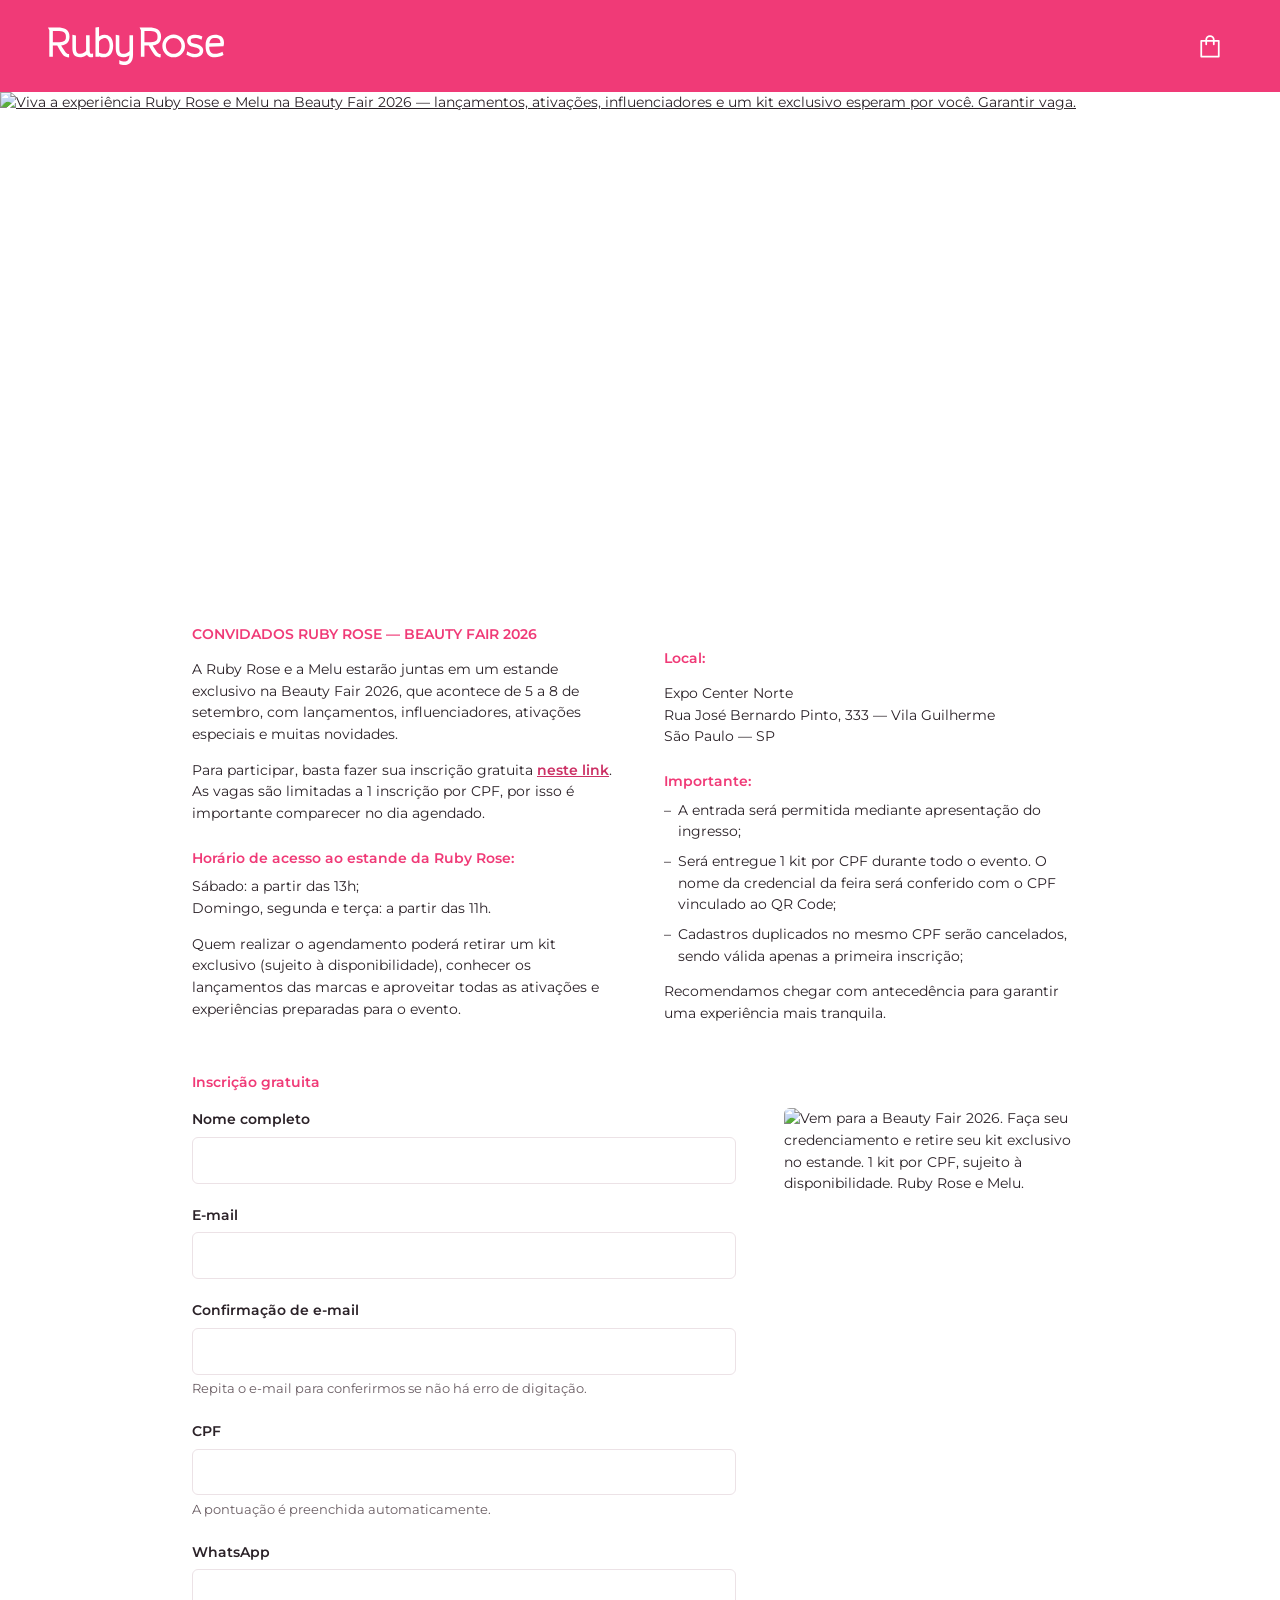
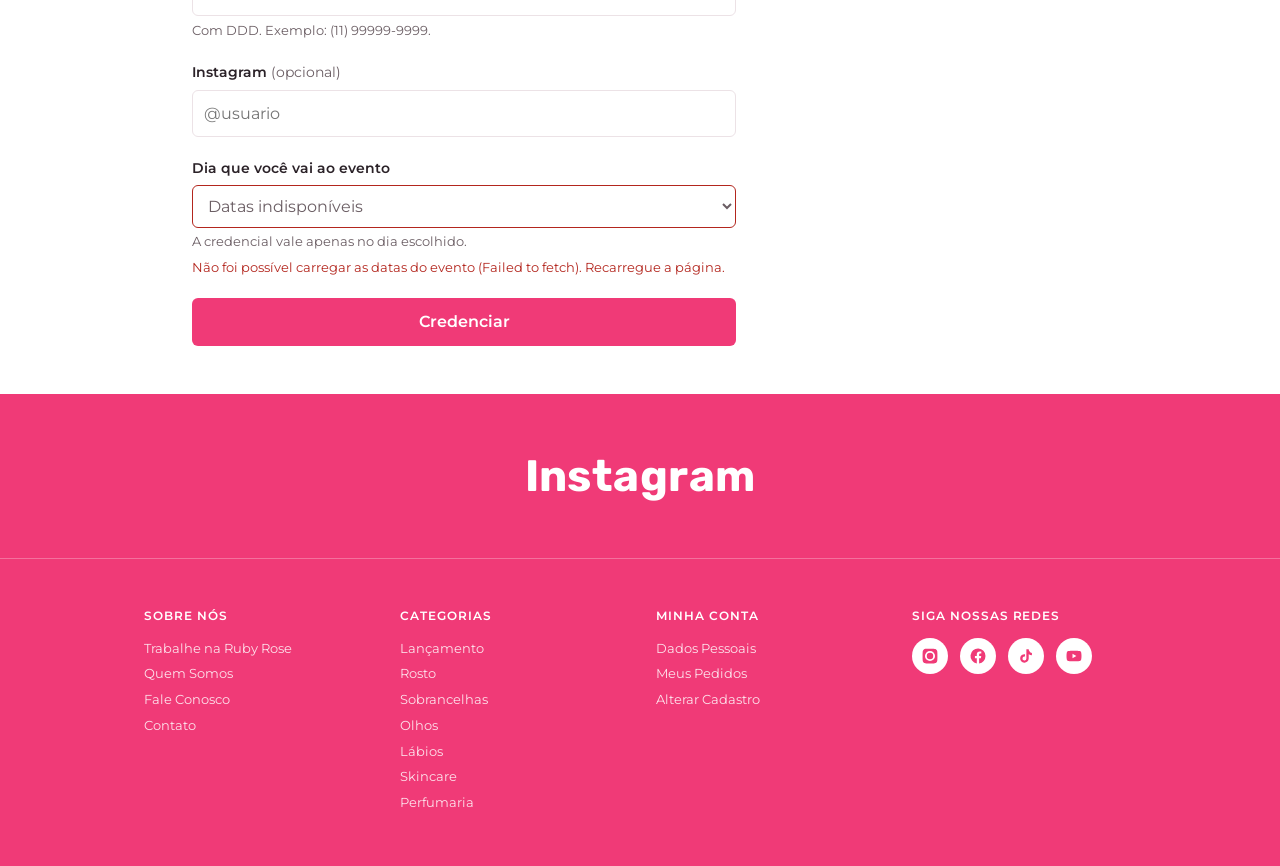
==== beauty-fair-example.html @ 77c1ce1d "subindo o exemplo" ====
<!doctype html>
<html lang="pt-BR">

  <head>

    <meta charset="utf-8">
    <meta name="viewport" content="width=device-width, initial-scale=1">

    <!-- Página de exemplo, não é conteúdo público: não deve ser indexada
         enquanto serve só para aprovar layout. -->
    <meta name="robots" content="noindex, nofollow">

    <title>Beauty Fair 2026 &middot; Ruby Rose Eventos</title>
    <meta name="description" content="Ruby Rose e Melu na Beauty Fair 2026 — estande exclusivo, lançamentos, ativações e kit exclusivo. Inscrição gratuita.">

    <link rel="icon" href="assets/favicon.svg" type="image/svg+xml">

    <style>

      /* Página de exemplo da Beauty Fair 2026 — arquivo único.
       *
       * O CSS mora aqui dentro, e não no styles.css, de propósito: aquele
       * arquivo é a página de manutenção, que está no ar agora, e esta é uma
       * peça de aprovação que ainda vai mudar de forma. Enquanto forem duas
       * coisas separadas, mexer numa não pode arriscar a outra.
       *
       * O preço disso são os tokens repetidos logo abaixo. Quando esta página
       * virar definitiva, o :root e os @font-face saem daqui e voltam a sair de
       * um arquivo só. */

      /* ------------------------------------------------------------------
         Tokens da marca
         ------------------------------------------------------------------

         Cópia do :root de styles.css, que por sua vez transcreve
         app/assets/stylesheets/_brand.scss do rubyrose_eventos. Nenhum hex deve
         aparecer fora deste bloco. */

      :root {
        /* Paleta institucional */
        --rr-pink: #f03a77;          /* Pantone 184 C — a cor da marca */
        --rr-pink-ink: #cc3165;      /* mesmo rosa 15% mais escuro: 5,0:1, serve texto */
        --rr-wine: #842046;          /* Pantone 7641 C */

        /* Neutros */
        --rr-ink: #2b2228;
        --rr-surface: #ffffff;
        --rr-canvas: #faf6f7;
        --rr-line: #ece2e6;
        --rr-muted: #6b5e64;

        /* Tipografia */
        --rr-font-display: "Rubik", system-ui, sans-serif;
        --rr-font-text: "Montserrat", system-ui, sans-serif;

        /* O manual usa retângulo de canto vivo como forma da marca. */
        --rr-radius: 0.375rem;
        --rr-radius-lg: 0.5rem;

        /* Largura da caixa de conteúdo — decisão de layout desta página, não
         * token de marca, e por isso não existe no styles.css.
         *
         * Vale um número só porque três blocos dependem dele: as duas colunas
         * de texto, o formulário e o rodapé. Alinhados pela mesma medida, eles
         * formam uma coluna vertical; cada um com a sua, o olho vê três
         * larguras diferentes descendo a página. É aqui que se aperta ou se
         * abre a margem lateral inteira. */
        --rr-content: 96rem;
      }

      /* Fontes servidas pela própria página, nunca por CDN — mesma decisão do
       * rubyrose_eventos. Só os pesos usados e só o subset latino. */
      @font-face {
        font-family: "Montserrat";
        font-style: normal;
        font-weight: 400;
        font-display: swap;
        src: url("assets/fonts/montserrat-latin-400-normal.woff2") format("woff2");
      }

      @font-face {
        font-family: "Montserrat";
        font-style: normal;
        font-weight: 500;
        font-display: swap;
        src: url("assets/fonts/montserrat-latin-500-normal.woff2") format("woff2");
      }

      @font-face {
        font-family: "Montserrat";
        font-style: normal;
        font-weight: 600;
        font-display: swap;
        src: url("assets/fonts/montserrat-latin-600-normal.woff2") format("woff2");
      }

      @font-face {
        font-family: "Rubik";
        font-style: normal;
        font-weight: 700;
        font-display: swap;
        src: url("assets/fonts/rubik-latin-700-normal.woff2") format("woff2");
      }

      /* ------------------------------------------------------------------
         Base
         ------------------------------------------------------------------ */

      *,
      *::before,
      *::after {
        box-sizing: border-box;
      }

      body,
      h1,
      h2,
      p {
        margin: 0;
      }

      body {
        background: var(--rr-surface);
        color: var(--rr-ink);
        font-family: var(--rr-font-text);
        font-size: 0.875rem;

        /* Montserrat tem desenho mais largo que a Helvetica que a maioria dos
         * resets assume, e no corpo pequeno isso aperta a entrelinha. */
        line-height: 1.55;
        -webkit-font-smoothing: antialiased;
        text-rendering: optimizeLegibility;
      }

      a {
        color: inherit;
      }

      /* Duas listas aparecem em três lugares desta página, com marcador ou sem
       * ele. Vale defini-las uma vez. */
      .plain,
      .dashed {
        margin: 0;
        padding: 0;
        list-style: none;
      }

      .dashed li {
        position: relative;
        padding-left: 0.875rem;
        margin-bottom: 0.5rem;
      }

      /* Traço no lugar do bullet — é o que a peça original usa. Como
       * pseudo-elemento ele não entra no texto que o leitor de tela anuncia. */
      .dashed li::before {
        content: "–";
        position: absolute;
        left: 0;
      }

      /* ------------------------------------------------------------------
         Topo
         ------------------------------------------------------------------ */

      .topbar {
        display: flex;
        align-items: center;
        justify-content: space-between;
        gap: 1rem;
        padding: 1.5rem clamp(1.25rem, 5vw, 3rem);
        background: var(--rr-pink);
        color: var(--rr-surface);
      }

      /* O SVG da marca é rosa — é a única versão no repositório. Sobre a barra
       * rosa ele desapareceria, então o filtro o achata em branco:
       * brightness(0) leva qualquer cor a preto, invert(1) devolve branco.
       * Quando existir o arquivo da versão negativa, troca-se a imagem e some o
       * filtro. */
      .topbar__brand img {
        display: block;
        width: clamp(8rem, 18vw, 11rem);
        height: auto;
        filter: brightness(0) invert(1);
      }

      .topbar__bag {
        display: grid;
        place-items: center;
        width: 2.75rem;
        height: 2.75rem;
      }

      .topbar__bag svg {
        width: 1.75rem;
        height: 1.75rem;
      }

      /* ------------------------------------------------------------------
         Banner do topo
         ------------------------------------------------------------------ */

      /* A arte chegou pronta e traz tudo dentro dela: a marca d'água de "RR",
       * o cartão com a foto do estande e o botão. Não sobrou o que o CSS
       * desenhar, então a seção é a imagem sangrando de ponta a ponta — a
       * remontagem em HTML e a máscara do "RR" que viviam aqui saíram junto.
       *
       * O elemento é um link porque o "Garantir Vaga" agora está pintado na
       * imagem: sem isto o botão viraria enfeite, e é ele que leva ao
       * formulário. */
      .hero {
        display: block;
      }

      .hero__image {
        display: block;
        width: 100%;
        height: auto;
      }

      /* ------------------------------------------------------------------
         Informações do evento
         ------------------------------------------------------------------ */

      .info {
        display: grid;

        /* Duas colunas quando cabem 22rem em cada uma; uma só quando não cabem.
         * Sem media query: a quebra depende da largura disponível, não da do
         * aparelho. */
        grid-template-columns: repeat(auto-fit, minmax(22rem, 1fr));
        gap: clamp(1.5rem, 4vw, 3rem);

        max-width: 62rem;
        margin: 0 auto;
        padding: 0 clamp(1.25rem, 5vw, 3rem);
      }

      .info p {
        margin-top: 0.875rem;
      }

      .info a {
        color: var(--rr-pink-ink);
        font-weight: 600;
      }

      /* O título da página e os rótulos das seções são a mesma coisa
       * visualmente, e é o rosa que os marca. A diferença entre eles é só
       * hierárquica — h1 e h2 —, e é o leitor de tela que a usa. */
      .info__title,
      .info__subtitle {
        color: var(--rr-pink);
        font-family: var(--rr-font-text);
        font-weight: 700;
        font-size: 0.875rem;
        line-height: 1.4;
        letter-spacing: normal;
      }

      .info__title {
        text-transform: uppercase;
      }

      .info__subtitle {
        margin-top: 1.5rem;
        margin-bottom: 0.5rem;
      }

      .info__address {
        margin-top: 0;
      }

      /* ------------------------------------------------------------------
         Formulário
         ------------------------------------------------------------------ */

      /* A caixa da seção, e só ela. O formulário em si traz o próprio CSS, mais
       * abaixo — aqui é apenas a mesma largura e o mesmo recuo das duas colunas
       * acima, para que os campos nasçam na linha vertical do texto. */
      .signup {
        max-width: 62rem;
        margin: clamp(2rem, 5vw, 3rem) auto;
        padding: 0 clamp(1.25rem, 5vw, 3rem);
      }

      .signup__title {
        color: var(--rr-pink);
        font-family: var(--rr-font-text);
        font-weight: 700;
        font-size: 0.875rem;
        line-height: 1.4;
        letter-spacing: normal;
        margin-bottom: 1rem;
      }

      /* Formulário à esquerda, banner à direita. Empilhado por padrão: no
       * celular quem manda é o formulário, e o banner desce ou some. */
      .signup__grid {
        display: grid;
        gap: clamp(1.5rem, 4vw, 3rem);

        /* Os dois começam colados no topo. Sem isto o grid estica a coluna do
         * banner até a altura do formulário e a imagem desliza para o meio. */
        align-items: start;
      }

      /* O banner é peça de desktop, como pedido. Abaixo dos 60rem ele fica em
       * display:none — que, além de escondê-lo, evita que o celular baixe uma
       * imagem grande que ninguém vai ver. */
      .signup__aside {
        display: none;
      }

      @media (min-width: 60rem) {
        .signup__grid {
          /* O minmax(0, …) na primeira coluna não é firula: sem ele a coluna
           * assume o tamanho mínimo do conteúdo e o formulário se recusa a
           * encolher quando a janela aperta. */
          grid-template-columns: minmax(0, 34rem) minmax(0, 1fr);
        }

        .signup__aside {
          display: block;
        }
      }

      .signup__banner {
        display: block;
        width: 100%;
        height: auto;
        border-radius: var(--rr-radius);
      }

      /* ------------------------------------------------------------------
         Instagram
         ------------------------------------------------------------------ */

      .instagram {
        padding: clamp(2rem, 5vw, 3rem) 1.25rem;
        background: var(--rr-pink);
        text-align: center;
      }

      .instagram__link {
        color: var(--rr-surface);
        font-family: var(--rr-font-display);
        font-weight: 700;
        font-size: clamp(1.75rem, 6vw, 2.75rem);
        letter-spacing: 0.01em;
        text-decoration: none;
      }

      /* ------------------------------------------------------------------
         Rodapé
         ------------------------------------------------------------------ */

      .sitefooter {
        padding: clamp(2rem, 5vw, 3rem) clamp(1.25rem, 5vw, 3rem);
        background: var(--rr-pink);
        color: var(--rr-surface);

        /* Faixa própria, mas mesma cor da anterior: a linha é o que diz onde o
         * Instagram termina e o rodapé começa. */
        border-top: 1px solid rgba(255, 255, 255, 0.28);
      }

      .sitefooter__grid {
        display: grid;
        grid-template-columns: repeat(auto-fit, minmax(11rem, 1fr));
        gap: 2rem;
        max-width: 62rem;
        margin: 0 auto;
      }

      .sitefooter__title {
        font-family: var(--rr-font-text);
        font-weight: 700;
        font-size: 0.75rem;
        text-transform: uppercase;
        letter-spacing: 0.08em;
        margin-bottom: 0.75rem;
      }

      .sitefooter__col li {
        margin-bottom: 0.25rem;
      }

      .sitefooter__col a {
        font-size: 0.8125rem;

        /* Os links do rodapé são brancos sobre rosa e ficariam gritando no
         * mesmo peso do título. Recuar a opacidade é o que os coloca abaixo
         * dele na hierarquia sem introduzir uma segunda cor. */
        opacity: 0.85;
        text-decoration: none;
      }

      .sitefooter__col a:hover,
      .sitefooter__col a:focus-visible {
        opacity: 1;
        text-decoration: underline;
      }

      .sitefooter__social {
        display: flex;
        flex-wrap: wrap;
        gap: 0.75rem;
        margin: 0;
        padding: 0;
        list-style: none;
      }

      /* Precisa do .sitefooter__col na frente para vencer a regra dos links de
       * texto acima, que é mais específica e deixaria os ícones apagados em
       * 85% de opacidade. */
      .sitefooter__col .sitefooter__social a {
        display: grid;
        place-items: center;
        width: 2.25rem;
        height: 2.25rem;
        border-radius: 50%;
        background: var(--rr-surface);
        color: var(--rr-pink);
        opacity: 1;
      }

      .sitefooter__col .sitefooter__social a:hover,
      .sitefooter__col .sitefooter__social a:focus-visible {
        color: var(--rr-pink-ink);
        text-decoration: none;
      }

      .sitefooter__social svg {
        width: 1.125rem;
        height: 1.125rem;
        fill: currentColor;
      }

      .sitefooter__seal {
        display: block;
        width: 4.5rem;
        height: auto;
        margin-top: 1.25rem;
      }

    </style>

    <!-- ==================================================================
         Widget de credenciamento — CSS
         ==================================================================

         Cópia do widget que roda no Elementor, mantida em bloco próprio para
         continuar comparável com o original. A única alteração é a ausência do
         `@import` do Google Fonts que abria o arquivo lá: esta página já serve
         Montserrat de assets/, e trocar isso por uma requisição a um CDN seria
         andar para trás. O que esta página precisa mudar no widget está no
         terceiro bloco, depois deste, e não aqui dentro. -->

    <style>

      #rr-accreditation {
        --rr-border: #ece2e6;
        --rr-muted: #6b5e64;
        --rr-danger: #b3261e;
        --rr-surface: #ffffff;
        --rr-text: #2b2228;
        --rr-brand: #e95374;
        --rr-brand-ink: #c64763;

        display: block;
        width: 100%;
        max-width: 34rem;
        margin: 0;
        padding: 0;

        color: var(--rr-text);
        font-family: "Montserrat", sans-serif;
        font-size: 16px;
        line-height: 1.6;
        letter-spacing: normal;
        text-align: left;
        text-transform: none;
        overflow-wrap: break-word;
      }

      /* A seção deste widget é full width, então recriamos aqui a caixa de
         conteúdo do tema para o formulário nascer na mesma linha vertical do
         texto das outras seções. Ajuste --rr-content-width se a largura de
         conteúdo do tema não for os 1140px padrão do Elementor. */
      #rr-accreditation-wrap {
        --rr-content-width: 1140px;

        width: 100%;
        max-width: var(--rr-content-width);
        margin: 0 auto;
      }

      @media (max-width: 767px) {
        #rr-accreditation-wrap { padding: 0 1rem; }
      }

      #rr-accreditation *,
      #rr-accreditation *::before,
      #rr-accreditation *::after { box-sizing: border-box; }

      #rr-accreditation .rr-form { margin: 0; }

      #rr-accreditation .rr-form[hidden] { display: none; }

      #rr-accreditation .rr-form[hidden] + .rr-feedback { margin-top: 0; }

      #rr-accreditation .rr-fieldset {
        border: 0;
        margin: 0;
        padding: 0;
        min-width: 0;
      }

      #rr-accreditation .rr-field { margin: 0 0 1.25rem; }

      #rr-accreditation .rr-label {
        display: block;
        color: var(--rr-text);
        font-size: .9rem;
        font-weight: 600;
        line-height: 1.6;
        margin: 0 0 .35rem;
        text-transform: none;
      }

      #rr-accreditation .rr-optional { font-weight: 400; color: var(--rr-muted); }

      #rr-accreditation .rr-input,
      #rr-accreditation .rr-select {
        width: 100%;
        height: auto;
        min-height: 0;
        margin: 0;
        padding: .6rem .7rem;
        border: 1px solid var(--rr-border);
        border-radius: .375rem;
        background: transparent;
        box-shadow: none;
        color: inherit;
        font: inherit;
        line-height: 1.6;
      }

      #rr-accreditation .rr-select option {
        background: var(--rr-surface);
        color: var(--rr-text);
      }

      #rr-accreditation .rr-input:focus-visible,
      #rr-accreditation .rr-select:focus-visible {
        outline: 2px solid var(--rr-brand);
        outline-offset: 1px;
      }

      #rr-accreditation .rr-input[aria-invalid="true"],
      #rr-accreditation .rr-select[aria-invalid="true"] { border-color: var(--rr-danger); }

      #rr-accreditation .rr-select:disabled {
        color: var(--rr-muted);
        opacity: 1;
      }

      #rr-accreditation .rr-hint {
        display: block;
        color: var(--rr-muted);
        font-size: .8rem;
        margin-top: .3rem;
      }

      #rr-accreditation .rr-error {
        display: block;
        color: var(--rr-danger);
        font-size: .8rem;
        margin-top: .3rem;
      }

      #rr-accreditation .rr-error:empty { display: none; }

      #rr-accreditation .rr-submit {
        display: block;
        width: 100%;
        height: auto;
        margin: 0;
        padding: .7rem;
        border: 0;
        border-radius: .375rem;
        background: var(--rr-brand);
        box-shadow: none;
        color: #fff;
        font: inherit;
        font-weight: 600;
        letter-spacing: normal;
        text-transform: none;
        cursor: pointer;
      }

      #rr-accreditation .rr-submit:hover { background: var(--rr-brand-ink); }

      #rr-accreditation .rr-submit[disabled] { opacity: .6; cursor: progress; }

      #rr-accreditation .rr-feedback {
        margin-top: 1.5rem;
        padding: 1rem;
        border: 1px solid var(--rr-border);
        border-radius: .375rem;
        font-size: .9rem;
      }

      #rr-accreditation .rr-feedback:empty { display: none; }

      #rr-accreditation .rr-feedback.is-error { border-color: var(--rr-danger); color: var(--rr-danger); }

      #rr-accreditation .rr-feedback.is-success {
        border-color: var(--rr-brand);
        border-width: 2px;
        padding: 1.5rem;
        color: var(--rr-text);
      }

      #rr-accreditation .rr-feedback.is-success .rr-feedback-title {
        color: var(--rr-brand-ink);
        font-size: 1.15rem;
        margin-bottom: 1.25rem;
        text-align: center;
      }

      #rr-accreditation .rr-feedback-title {
        color: inherit;
        font-family: inherit;
        font-size: 1rem;
        font-weight: 600;
        line-height: 1.6;
        margin: 0 0 .75rem;
        padding: 0;
      }

      #rr-accreditation .rr-payload {
        margin: 0;
        padding: 0;
        background: transparent;
        white-space: pre-wrap;
        word-break: break-word;
        font-family: ui-monospace, "SF Mono", monospace;
        font-size: .8rem;
      }

      #rr-accreditation .rr-credential {
        margin: 0 0 1.25rem;
        padding: 1rem .75rem;
        background: #ffffff;
        border: 1px solid var(--rr-border);
        border-radius: .375rem;
        text-align: center;
      }

      #rr-accreditation .rr-credential svg {
        display: block;
        width: min(100%, 16rem);
        height: auto;
        margin: 0 auto;
      }

      #rr-accreditation .rr-credential-caption {
        margin-top: .75rem;
        color: #1a1c1e;
        font-size: .85rem;
        font-style: normal;
        line-height: 1.6;
      }

      #rr-accreditation .rr-credential-date {
        color: var(--rr-brand-ink);
        font-weight: 600;
        white-space: nowrap;
      }

      #rr-accreditation .rr-actions {
        display: flex;
        flex-wrap: wrap;
        gap: .5rem;
        margin-bottom: 1rem;
      }

      #rr-accreditation .rr-action {
        width: auto;
        flex: 1 1 8rem;
        height: auto;
        margin: 0;
        padding: .5rem .75rem;
        border: 1px solid var(--rr-brand);
        border-radius: .375rem;
        background: transparent;
        box-shadow: none;
        color: var(--rr-brand-ink);
        font: inherit;
        font-size: .85rem;
        font-weight: 600;
        letter-spacing: normal;
        text-transform: none;
        cursor: pointer;
      }

      #rr-accreditation .rr-action:hover {
        background: var(--rr-brand-ink);
        border-color: var(--rr-brand-ink);
        color: #fff;
      }

      #rr-accreditation .rr-details {
        display: grid;
        grid-template-columns: auto 1fr;
        gap: .35rem .75rem;
        margin: 0;
        padding: 0;
        list-style: none;
      }

      #rr-accreditation .rr-details-term {
        margin: 0;
        color: var(--rr-muted);
        font-size: .8rem;
        font-weight: 600;
      }

      #rr-accreditation .rr-details-value {
        margin: 0;
        word-break: break-all;
        font-family: ui-monospace, "SF Mono", monospace;
        font-size: .8rem;
      }

    </style>

    <!-- ==================================================================
         Widget de credenciamento — encaixe nesta página
         ==================================================================

         Vem depois do bloco do widget porque é ele que precisa vencer: mesma
         especificidade, ganha quem é declarado por último. Tudo o que esta
         página muda no widget está aqui, e apagar este bloco devolve o widget
         ao comportamento que ele tem no Elementor. -->

    <style>

      /* O widget nasceu com a própria paleta, e o rosa dele não é o rosa da
       * marca — lado a lado com o cabeçalho e o rodapé, o botão sairia num tom
       * mais apagado e pareceria defeito. Aqui os tokens dele passam a apontar
       * para os do :root, que continuam sendo a única fonte de cor da página.
       * Para conferir o widget com as cores originais, comente este bloco. */
      #rr-accreditation {
        --rr-brand: var(--rr-pink);
        --rr-brand-ink: var(--rr-pink-ink);
        --rr-border: var(--rr-line);
        --rr-text: var(--rr-ink);
      }

      /* Quem limita a largura aqui é a .signup, com o mesmo recuo das colunas de
       * texto. A caixa de conteúdo que o widget recria para o tema do WordPress
       * ficaria mais larga que o resto da página e desalinharia o formulário. */
      #rr-accreditation-wrap { --rr-content-width: 100%; }

      /* E, pela mesma razão, o recuo lateral que o widget aplica no celular
       * somaria ao da .signup e empurraria só o formulário para dentro. */
      @media (max-width: 767px) {
        #rr-accreditation-wrap { padding: 0; }
      }

    </style>

  </head>

  <body>

    <!-- ------------------------------------------------------------------
         Topo
         ------------------------------------------------------------------ -->

    <header class="topbar">

      <a class="topbar__brand" href="/" aria-label="Ruby Rose — página inicial">
        <img src="assets/ruby-rose-logo.svg" alt="Ruby Rose" width="1103" height="237">
      </a>

      <a class="topbar__bag" href="#" aria-label="Sacola de compras">
        <svg viewBox="0 0 24 24" fill="none" stroke="currentColor" stroke-width="1.5" aria-hidden="true">
          <path d="M4.5 7.5h15v13.5h-15z" stroke-linejoin="round"></path>
          <path d="M8.75 10.5V6.75a3.25 3.25 0 0 1 6.5 0V10.5" stroke-linecap="round"></path>
        </svg>
      </a>

    </header>

    <main>

      <!-- --------------------------------------------------------------
           Banner
           -------------------------------------------------------------- -->

      <a class="hero" href="#inscricao">
        <img class="hero__image" src="assets/banner-topo.jpg"
             alt="Viva a experiência Ruby Rose e Melu na Beauty Fair 2026 — lançamentos, ativações, influenciadores e um kit exclusivo esperam por você. Garantir vaga."
             width="1920" height="800">
      </a>

      <!-- --------------------------------------------------------------
           Informações do evento
           -------------------------------------------------------------- -->

      <section class="info">

        <div class="info__col">

          <h1 class="info__title">Convidados Ruby Rose &mdash; Beauty Fair 2026</h1>

          <p>
            A Ruby Rose e a Melu estarão juntas em um estande exclusivo na Beauty
            Fair 2026, que acontece de 5 a 8 de setembro, com lançamentos,
            influenciadores, ativações especiais e muitas novidades.
          </p>

          <p>
            Para participar, basta fazer sua inscrição gratuita
            <a href="#inscricao">neste link</a>. As vagas são limitadas a 1
            inscrição por CPF, por isso é importante comparecer no dia agendado.
          </p>

          <h2 class="info__subtitle">Horário de acesso ao estande da Ruby Rose:</h2>

          <ul class="plain">
            <li>Sábado: a partir das 13h;</li>
            <li>Domingo, segunda e terça: a partir das 11h.</li>
          </ul>

          <p>
            Quem realizar o agendamento poderá retirar um kit exclusivo (sujeito
            à disponibilidade), conhecer os lançamentos das marcas e aproveitar
            todas as ativações e experiências preparadas para o evento.
          </p>

        </div>

        <div class="info__col">

          <h2 class="info__subtitle">Local:</h2>

          <p class="info__address">
            Expo Center Norte<br>
            Rua José Bernardo Pinto, 333 &mdash; Vila Guilherme<br>
            São Paulo &mdash; SP
          </p>

          <h2 class="info__subtitle">Importante:</h2>

          <ul class="dashed">
            <li>A entrada será permitida mediante apresentação do ingresso;</li>
            <li>
              Será entregue 1 kit por CPF durante todo o evento. O nome da
              credencial da feira será conferido com o CPF vinculado ao QR Code;
            </li>
            <li>
              Cadastros duplicados no mesmo CPF serão cancelados, sendo válida
              apenas a primeira inscrição;
            </li>
          </ul>

          <p>
            Recomendamos chegar com antecedência para garantir uma experiência
            mais tranquila.
          </p>

        </div>

      </section>

      <!-- --------------------------------------------------------------
           Formulário
           --------------------------------------------------------------

           O widget de credenciamento, o mesmo que roda no Elementor. A marcação
           está como veio; o que muda para caber aqui está no CSS, no terceiro
           bloco do <head>. -->

      <section class="signup" id="inscricao" aria-labelledby="inscricao-titulo">

        <h2 class="signup__title" id="inscricao-titulo">Inscrição gratuita</h2>

        <div class="signup__grid">

        <div class="signup__form">

        <div id="rr-accreditation-wrap">
        <div id="rr-accreditation">
          <form class="rr-form" novalidate>
            <fieldset class="rr-fieldset">
              <div class="rr-field">
                <label class="rr-label" for="rr-name">Nome completo</label>
                <input class="rr-input" id="rr-name" name="name" type="text" autocomplete="name">
                <span class="rr-error" data-error="name" role="alert"></span>
              </div>

              <div class="rr-field">
                <label class="rr-label" for="rr-email">E-mail</label>
                <input class="rr-input" id="rr-email" name="email" type="email" autocomplete="email">
                <span class="rr-error" data-error="email" role="alert"></span>
              </div>

              <div class="rr-field">
                <label class="rr-label" for="rr-confirm_email">Confirmação de e-mail</label>
                <input class="rr-input" id="rr-confirm_email" name="confirm_email" type="email" autocomplete="off">
                <span class="rr-hint">Repita o e-mail para conferirmos se não há erro de digitação.</span>
                <span class="rr-error" data-error="confirm_email" role="alert"></span>
              </div>

              <div class="rr-field">
                <label class="rr-label" for="rr-cpf">CPF</label>
                <input class="rr-input" id="rr-cpf" name="cpf" type="text" inputmode="numeric" autocomplete="off" maxlength="14">
                <span class="rr-hint">A pontuação é preenchida automaticamente.</span>
                <span class="rr-error" data-error="cpf" role="alert"></span>
              </div>

              <div class="rr-field">
                <label class="rr-label" for="rr-whatsapp">WhatsApp</label>
                <input class="rr-input" id="rr-whatsapp" name="whatsapp" type="tel" inputmode="tel" autocomplete="tel" maxlength="15">
                <span class="rr-hint">Com DDD. Exemplo: (11) 99999-9999.</span>
                <span class="rr-error" data-error="whatsapp" role="alert"></span>
              </div>

              <div class="rr-field">
                <label class="rr-label" for="rr-instagram">Instagram <span class="rr-optional">(opcional)</span></label>
                <input class="rr-input" id="rr-instagram" name="instagram" type="text" autocomplete="off" placeholder="@usuario">
                <span class="rr-error" data-error="instagram" role="alert"></span>
              </div>

              <div class="rr-field">
                <label class="rr-label" for="rr-attends_on">Dia que você vai ao evento</label>
                <select class="rr-select" id="rr-attends_on" name="attends_on" disabled>
                  <option value="">Carregando as datas…</option>
                </select>
                <span class="rr-hint">A credencial vale apenas no dia escolhido.</span>
                <span class="rr-error" data-error="attends_on" role="alert"></span>
              </div>
            </fieldset>

            <button class="rr-submit" type="submit">Credenciar</button>
          </form>

          <div class="rr-feedback" aria-live="polite"></div>
        </div>
        </div>

        </div>

        <!-- Peça de apoio: repete a chamada e as regras do kit ao lado de quem
             está preenchendo. Não carrega informação que só exista aqui — quem
             não a vê, no celular, não perde nada. Daí o alt curto e o
             aria-hidden ficarem de fora: a imagem tem conteúdo, mas ele já foi
             dito no texto acima. -->
        <aside class="signup__aside">
          <img class="signup__banner" src="assets/banner-formulario.jpg"
               alt="Vem para a Beauty Fair 2026. Faça seu credenciamento e retire seu kit exclusivo no estande. 1 kit por CPF, sujeito à disponibilidade. Ruby Rose e Melu."
               width="2251" height="3540">
        </aside>

        </div>

      </section>

    </main>

    <!-- ------------------------------------------------------------------
         Instagram
         ------------------------------------------------------------------ -->

    <section class="instagram">
      <a class="instagram__link" href="https://www.instagram.com/rubyrosemaquiagem/" rel="noopener">Instagram</a>
    </section>

    <!-- ------------------------------------------------------------------
         Rodapé
         ------------------------------------------------------------------ -->

    <footer class="sitefooter">

      <div class="sitefooter__grid">

        <nav class="sitefooter__col" aria-labelledby="rodape-sobre">
          <h2 class="sitefooter__title" id="rodape-sobre">Sobre nós</h2>
          <ul class="plain">
            <li><a href="#">Trabalhe na Ruby Rose</a></li>
            <li><a href="#">Quem Somos</a></li>
            <li><a href="#">Fale Conosco</a></li>
            <li><a href="#">Contato</a></li>
          </ul>

          <!-- O selo RA 1000 aparece na prévia, sob esta coluna. O arquivo
               ainda não está em assets/; assim que estiver, é só descomentar.
               <img class="sitefooter__seal" src="assets/selo-ra1000.png"
                    alt="Selo RA 1000 do Reclame Aqui" width="200" height="120"> -->
        </nav>

        <nav class="sitefooter__col" aria-labelledby="rodape-categorias">
          <h2 class="sitefooter__title" id="rodape-categorias">Categorias</h2>
          <ul class="plain">
            <li><a href="#">Lançamento</a></li>
            <li><a href="#">Rosto</a></li>
            <li><a href="#">Sobrancelhas</a></li>
            <li><a href="#">Olhos</a></li>
            <li><a href="#">Lábios</a></li>
            <li><a href="#">Skincare</a></li>
            <li><a href="#">Perfumaria</a></li>
          </ul>
        </nav>

        <nav class="sitefooter__col" aria-labelledby="rodape-conta">
          <h2 class="sitefooter__title" id="rodape-conta">Minha conta</h2>
          <ul class="plain">
            <li><a href="#">Dados Pessoais</a></li>
            <li><a href="#">Meus Pedidos</a></li>
            <li><a href="#">Alterar Cadastro</a></li>
          </ul>
        </nav>

        <nav class="sitefooter__col" aria-labelledby="rodape-redes">
          <h2 class="sitefooter__title" id="rodape-redes">Siga nossas redes</h2>

          <!-- Círculos brancos com o símbolo da rede, como na prévia. Os
               símbolos são SVG inline e não arquivos: são quatro desenhos
               pequenos, e assim eles herdam a cor do link e mudam junto no
               hover, sem quatro requisições a mais. -->
          <ul class="sitefooter__social">
            <li>
              <a href="https://www.instagram.com/rubyrosemaquiagem/" rel="noopener" aria-label="Instagram">
                <svg viewBox="0 0 24 24" aria-hidden="true"><path d="M12 2.2c3.2 0 3.6 0 4.9.07 1.2.06 1.8.25 2.2.42.6.22 1 .48 1.4.9.4.4.7.8.9 1.4.2.4.4 1 .4 2.2.1 1.3.1 1.7.1 4.9s0 3.6-.1 4.9c0 1.2-.2 1.8-.4 2.2-.2.6-.5 1-.9 1.4-.4.4-.8.7-1.4.9-.4.2-1 .4-2.2.4-1.3.1-1.7.1-4.9.1s-3.6 0-4.9-.1c-1.2 0-1.8-.2-2.2-.4-.6-.2-1-.5-1.4-.9-.4-.4-.7-.8-.9-1.4-.2-.4-.4-1-.4-2.2-.1-1.3-.1-1.7-.1-4.9s0-3.6.1-4.9c0-1.2.2-1.8.4-2.2.2-.6.5-1 .9-1.4.4-.4.8-.7 1.4-.9.4-.2 1-.4 2.2-.4 1.3-.07 1.7-.07 4.9-.07zm0 3.1A6.7 6.7 0 1 0 18.7 12 6.7 6.7 0 0 0 12 5.3zm0 11A4.3 4.3 0 1 1 16.3 12 4.3 4.3 0 0 1 12 16.3zm6.9-11.2a1.6 1.6 0 1 1-1.6-1.6 1.6 1.6 0 0 1 1.6 1.6z"/></svg>
              </a>
            </li>
            <li>
              <a href="#" aria-label="Facebook">
                <svg viewBox="0 0 24 24" aria-hidden="true"><path d="M22 12a10 10 0 1 0-11.6 9.9v-7H7.9V12h2.5V9.8c0-2.5 1.5-3.9 3.8-3.9 1.1 0 2.2.2 2.2.2v2.5h-1.3c-1.2 0-1.6.8-1.6 1.6V12h2.8l-.4 2.9h-2.4v7A10 10 0 0 0 22 12z"/></svg>
              </a>
            </li>
            <li>
              <a href="#" aria-label="TikTok">
                <svg viewBox="0 0 24 24" aria-hidden="true"><path d="M16.6 5.8a4.3 4.3 0 0 1-1-2.8h-3.1v12.3a2.6 2.6 0 1 1-1.8-2.5V9.6a5.7 5.7 0 1 0 4.9 5.7V9.7a7.3 7.3 0 0 0 4.3 1.4V8a4.3 4.3 0 0 1-3.3-2.2z"/></svg>
              </a>
            </li>
            <li>
              <a href="#" aria-label="YouTube">
                <svg viewBox="0 0 24 24" aria-hidden="true"><path d="M21.6 7.2a2.5 2.5 0 0 0-1.8-1.8C18.2 5 12 5 12 5s-6.2 0-7.8.4a2.5 2.5 0 0 0-1.8 1.8A26 26 0 0 0 2 12a26 26 0 0 0 .4 4.8 2.5 2.5 0 0 0 1.8 1.8C5.8 19 12 19 12 19s6.2 0 7.8-.4a2.5 2.5 0 0 0 1.8-1.8A26 26 0 0 0 22 12a26 26 0 0 0-.4-4.8zM10 15V9l5.2 3z"/></svg>
              </a>
            </li>
          </ul>
        </nav>

      </div>

    </footer>

    <!-- ==================================================================
         Widget de credenciamento — JS
         ==================================================================

         Cópia do widget que roda no Elementor, sem alteração. Fica no fim do
         <body> porque procura os elementos do formulário assim que executa: no
         <head> ele rodaria antes de eles existirem e sairia calado, pelo
         `if (!root) return` da primeira linha.

         API_ORIGIN e EVENT_ID são a configuração: apontam para a API que
         devolve as datas do evento e recebe o credenciamento. Como esta página
         é servida de outra origem, o domínio dela precisa constar em
         CORS_ORIGINS na aplicação — inclusive o localhost de quando se testa
         aqui, senão o select das datas falha ao carregar. -->

    <script>
    (() => {
      "use strict";

      const API_ORIGIN = "https://rubyroseeventos-production-d29b.up.railway.app/";
      const EVENT_ID = "1";

      const root = document.getElementById("rr-accreditation");
      if (!root || root.dataset.rrMounted === "true") return;
      root.dataset.rrMounted = "true";

      const origin = API_ORIGIN.replace(/\/+$/, "");
      const ACCREDITATION_ENDPOINT = EVENT_ID === "" ? "" : `${origin}/events/${EVENT_ID}/accreditations`;
      const EVENT_ENDPOINT = EVENT_ID === "" ? "" : `${origin}/events/${EVENT_ID}`;

      const ACCREDITATION_FIELDS = ["name", "email", "cpf", "whatsapp", "instagram", "attends_on"];

      // A confirmação de e-mail existe só para pegar erro de digitação: ela é
      // validada aqui, mas não entra no corpo enviado para a API.
      const FORM_FIELDS = ["name", "email", "confirm_email", "cpf", "whatsapp", "instagram", "attends_on"];

      const form = root.querySelector(".rr-form");
      const submit = root.querySelector(".rr-submit");
      const feedback = root.querySelector(".rr-feedback");
      const attendsOn = form.elements.attends_on;

      const VALIDATORS = {
        name(value) {
          if (value === "") return "Informe o nome.";
          if (value.length < 3) return "Nome muito curto.";
          if (!/\s/.test(value)) return "Informe o nome completo, com sobrenome.";
          if (!/^[\p{L}\p{M}'’.\- ]+$/u.test(value)) return "O nome tem caracteres inválidos.";
          return null;
        },

        email(value) {
          if (value === "") return "Informe o e-mail.";
          if (!/^[^\s@]+@[^\s@]+\.[^\s@]{2,}$/.test(value)) return "E-mail inválido.";
          return null;
        },

        confirm_email(value) {
          if (value === "") return "Confirme o e-mail.";
          if (value.toLowerCase() !== form.elements.email.value.trim().toLowerCase()) {
            return "Os e-mails não conferem.";
          }
          return null;
        },

        cpf(value) {
          if (value === "") return "Informe o CPF.";

          const digits = onlyDigits(value);

          if (digits.length !== 11) return "O CPF deve ter 11 dígitos.";
          if (/^(\d)\1{10}$/.test(digits)) return "CPF inválido.";
          if (!hasValidCpfCheckDigits(digits)) return "CPF inválido.";
          return null;
        },

        whatsapp(value) {
          if (value === "") return "Informe o WhatsApp.";

          const digits = stripCountryCode(onlyDigits(value));

          if (digits.length < 10 || digits.length > 11) return "Informe DDD e número.";
          if (Number(digits.slice(0, 2)) < 11) return "DDD inválido.";
          if (digits.length === 11 && digits[2] !== "9") return "Número de celular inválido.";
          if (digits.length === 10) return "Informe um celular, não um telefone fixo.";
          return null;
        },

        instagram(value) {
          if (value === "") return null;

          const handle = value.replace(/^@/, "");

          if (handle.length > 30) return "O perfil tem no máximo 30 caracteres.";
          if (!/^[a-zA-Z0-9._]+$/.test(handle)) return "Use apenas letras, números, ponto e underline.";
          if (/^\.|\.$/.test(handle)) return "O perfil não pode começar nem terminar com ponto.";
          return null;
        },

        attends_on(value) {
          if (value === "") return "Escolha o dia em que você vai ao evento.";
          return null;
        }
      };

      function onlyDigits(value) {
        return value.replace(/\D/g, "");
      }

      function formatCpf(digits) {
        let formatted = digits.slice(0, 3);

        if (digits.length > 3) formatted += `.${digits.slice(3, 6)}`;
        if (digits.length > 6) formatted += `.${digits.slice(6, 9)}`;
        if (digits.length > 9) formatted += `-${digits.slice(9, 11)}`;

        return formatted;
      }

      function formatPhone(digits) {
        if (digits.length <= 2) return digits === "" ? "" : `(${digits}`;

        const subscriber = digits.slice(2);
        const split = digits.length > 10 ? 5 : 4;

        if (subscriber.length <= split) return `(${digits.slice(0, 2)}) ${subscriber}`;

        return `(${digits.slice(0, 2)}) ${subscriber.slice(0, split)}-${subscriber.slice(split)}`;
      }

      function digitsBefore(value, position) {
        return onlyDigits(value.slice(0, position)).length;
      }

      function caretAfterDigits(formatted, count) {
        if (count === 0) return 0;

        let seen = 0;

        for (let index = 0; index < formatted.length; index++) {
          if (/\d/.test(formatted[index]) && ++seen === count) return index + 1;
        }

        return formatted.length;
      }

      function stripCountryCode(digits) {
        return digits.startsWith("55") && digits.length > 11 ? digits.slice(2) : digits;
      }

      function hasValidCpfCheckDigits(digits) {
        const numbers = [...digits].map(Number);

        return numbers[9] === verifierDigit(numbers.slice(0, 9), 10) &&
               numbers[10] === verifierDigit(numbers.slice(0, 10), 11);
      }

      function verifierDigit(numbers, weight) {
        const sum = numbers.reduce((total, digit, index) => total + digit * (weight - index), 0);
        const remainder = (sum * 10) % 11;

        return remainder === 10 ? 0 : remainder;
      }

      const DAY_OPTION_FORMAT = new Intl.DateTimeFormat("pt-BR", {
        weekday: "long", day: "2-digit", month: "long", timeZone: "UTC"
      });

      const DAY_LONG_FORMAT = new Intl.DateTimeFormat("pt-BR", { dateStyle: "long", timeZone: "UTC" });

      function formatDay(iso, formatter = DAY_LONG_FORMAT) {
        return formatter.format(new Date(`${iso}T00:00:00Z`));
      }

      function dayOption(iso, selected = false) {
        const option = document.createElement("option");

        option.value = iso;
        option.textContent = formatDay(iso, DAY_OPTION_FORMAT);
        option.defaultSelected = selected;
        return option;
      }

      function placeholderOption(label) {
        const option = document.createElement("option");

        option.value = "";
        option.textContent = label;
        return option;
      }

      async function loadEventDays() {
        try {
          if (EVENT_ENDPOINT === "") throw new Error("esta cópia do formulário está sem evento configurado");

          const response = await fetch(EVENT_ENDPOINT, { headers: { "Accept": "application/json" } });
          const body = await response.json().catch(() => null);

          if (!response.ok || !Array.isArray(body?.days) || body.days.length === 0) {
            throw new Error(body?.message ?? `o servidor respondeu HTTP ${response.status}`);
          }

          const days = body.open_days ?? body.days;

          if (days.length === 0) {
            attendsOn.replaceChildren(placeholderOption("Sem vagas"));
            showFieldError("attends_on", "Todos os dias deste evento atingiram a lotação máxima.");
            return;
          }

          attendsOn.replaceChildren(
            ...(days.length === 1 ? [] : [ placeholderOption("Selecione uma data") ]),
            ...days.map((day, index) => dayOption(day, days.length === 1 && index === 0))
          );

          attendsOn.disabled = false;
        } catch (error) {
          attendsOn.replaceChildren(placeholderOption("Datas indisponíveis"));
          showFieldError("attends_on", `Não foi possível carregar as datas do evento (${error.message}). Recarregue a página.`);
        }
      }

      loadEventDays();

      const MASKS = {
        cpf: { format: formatCpf, digitsOf: (value) => onlyDigits(value).slice(0, 11) },
        whatsapp: { format: formatPhone, digitsOf: (value) => stripCountryCode(onlyDigits(value)).slice(0, 11) }
      };

      for (const [field, mask] of Object.entries(MASKS)) {
        const input = form.elements[field];
        let previousDigits = "";

        input.addEventListener("input", (event) => {
          let digits = mask.digitsOf(input.value);

          if (event.inputType === "deleteContentBackward" && digits === previousDigits) {
            digits = digits.slice(0, -1);
          }

          const caret = Math.min(digitsBefore(input.value, input.selectionStart), digits.length);
          const formatted = mask.format(digits);
          const position = caretAfterDigits(formatted, caret);

          input.value = formatted;
          input.setSelectionRange(position, position);
          previousDigits = digits;
        });
      }

      for (const field of FORM_FIELDS) {
        const input = form.elements[field];

        input.addEventListener("blur", () => validateField(field));

        input.addEventListener("input", () => {
          if (input.getAttribute("aria-invalid") === "true") validateField(field);
        });
      }

      // Corrigir o e-mail depois de confirmá-lo tem que refletir na confirmação.
      form.elements.email.addEventListener("input", () => {
        const confirmation = form.elements.confirm_email;

        if (confirmation.value.trim() !== "" || confirmation.getAttribute("aria-invalid") === "true") {
          validateField("confirm_email");
        }
      });

      form.addEventListener("submit", async (event) => {
        event.preventDefault();
        clearErrors();

        if (!validateAll()) {
          renderFailure("Corrija os campos destacados.");
          focusFirstInvalid();
          return;
        }

        const payload = { accreditation: readFields() };

        if (ACCREDITATION_ENDPOINT === "") {
          renderPayload(payload);
          return;
        }

        lock(true);

        try {
          const response = await fetch(ACCREDITATION_ENDPOINT, {
            method: "POST",
            headers: { "Accept": "application/json", "Content-Type": "application/json" },
            body: JSON.stringify(payload)
          });

          const body = await response.json().catch(() => null);

          if (response.status === 201 && body) {
            renderSuccess(body);
            form.reset();
            form.hidden = true;
            feedback.scrollIntoView({ behavior: "smooth", block: "center" });
          } else if (response.status === 422 && body?.errors) {
            renderValidationErrors(body.errors);
          } else if (body?.message) {
            renderFailure(body.message);
          } else {
            renderFailure(`O servidor respondeu HTTP ${response.status} sem JSON. Veja a resposta na aba Network.`);
          }
        } catch (error) {
          renderFailure(`Não foi possível enviar a requisição (${error.message}). O envio saiu de ${location.origin} para ${ACCREDITATION_ENDPOINT}. Sendo origens diferentes, o domínio desta página precisa constar em CORS_ORIGINS na aplicação.`);
        } finally {
          lock(false);
        }
      });

      function readFields() {
        return Object.fromEntries(
          ACCREDITATION_FIELDS.map((field) => [field, form.elements[field].value.trim()])
        );
      }

      function lock(locked) {
        submit.disabled = locked;
        submit.textContent = locked ? "Enviando…" : "Credenciar";
      }

      function errorFor(field) {
        return root.querySelector(`[data-error="${field}"]`);
      }

      function clearErrors() {
        feedback.textContent = "";
        feedback.className = "rr-feedback";

        FORM_FIELDS.forEach(clearFieldError);
      }

      function showFieldError(field, message) {
        const target = errorFor(field);
        if (!target) return false;

        target.textContent = message;
        form.elements[field].setAttribute("aria-invalid", "true");
        return true;
      }

      function clearFieldError(field) {
        errorFor(field).textContent = "";
        form.elements[field].removeAttribute("aria-invalid");
      }

      function validateField(field) {
        const message = VALIDATORS[field](form.elements[field].value.trim());

        if (message) {
          showFieldError(field, message);
          return false;
        }

        clearFieldError(field);
        return true;
      }

      function validateAll() {
        return FORM_FIELDS.reduce(
          (valid, field) => validateField(field) && valid,
          true
        );
      }

      function focusFirstInvalid() {
        form.querySelector('[aria-invalid="true"]')?.focus();
      }

      function renderValidationErrors(errors) {
        const orphans = [];

        for (const [field, messages] of Object.entries(errors || {})) {
          const message = [].concat(messages).join(", ");

          if (!showFieldError(field, message)) {
            orphans.push(`${field}: ${message}`);
          }
        }

        focusFirstInvalid();

        renderFailure(
          orphans.length > 0
            ? `Corrija os campos destacados. ${orphans.join(" — ")}`
            : "Corrija os campos destacados."
        );
      }

      function renderFailure(message) {
        feedback.className = "rr-feedback is-error";
        feedback.textContent = message;
      }

      function renderPayload(payload) {
        feedback.className = "rr-feedback is-success";
        feedback.replaceChildren();

        const title = document.createElement("h2");
        title.className = "rr-feedback-title";
        title.textContent = "Dados válidos. Corpo que seria enviado:";

        const body = document.createElement("pre");
        body.className = "rr-payload";
        body.textContent = JSON.stringify(payload, null, 2);

        feedback.append(title, body);
      }

      function renderSuccess({ message, accreditation }) {
        const { token, validation_url: validationUrl } = accreditation.qr_code;
        const content = accreditation.qr_code_content;
        const matrix = encodeQr(content).modules;

        feedback.className = "rr-feedback is-success";
        feedback.replaceChildren();

        const title = document.createElement("h2");
        title.className = "rr-feedback-title";
        title.textContent = message;

        const figure = document.createElement("figure");
        figure.className = "rr-credential";
        figure.innerHTML = qrCodeSvg(matrix, 8);

        const caption = document.createElement("figcaption");
        caption.className = "rr-credential-caption";

        const day = document.createElement("strong");
        day.className = "rr-credential-date";
        day.textContent = formatDay(accreditation.attends_on);

        caption.append(`${accreditation.name} — apresente este código na entrada em `, day, ".");

        const actions = document.createElement("div");
        actions.className = "rr-actions";

        const basename = `credencial-${token.slice(0, 8)}`;

        for (const [label, handler] of [
          ["Baixar PDF", () => downloadBlob(buildPdf(matrix, accreditation), `${basename}.pdf`, "application/pdf")],
          ["Baixar SVG", () => downloadBlob(qrCodeSvg(matrix, 8), `${basename}.svg`, "image/svg+xml")],
          ["Baixar PNG", () => qrCodePng(matrix, 8).then((blob) => downloadBlob(blob, `${basename}.png`, "image/png"))]
        ]) {
          const button = document.createElement("button");
          button.type = "button";
          button.className = "rr-action";
          button.textContent = label;
          button.addEventListener("click", handler);
          actions.append(button);
        }

        const list = document.createElement("dl");
        list.className = "rr-details";

        for (const [label, value] of [
          ["Data", formatDay(accreditation.attends_on)],
          ["Token", token],
          ["URL", validationUrl]
        ]) {
          const term = document.createElement("dt");
          term.className = "rr-details-term";
          term.textContent = label;

          const definition = document.createElement("dd");
          definition.className = "rr-details-value";
          definition.textContent = value;

          list.append(term, definition);
        }

        figure.append(caption);
        feedback.append(title, figure, actions, list);
      }

      const QR_QUIET_ZONE = 4;

      function darkRuns(matrix) {
        const runs = [];

        matrix.forEach((row, y) => {
          let start = null;

          row.forEach((dark, x) => {
            if (dark && start === null) start = x;
            if (!dark && start !== null) {
              runs.push({ x: start, y, width: x - start });
              start = null;
            }
          });

          if (start !== null) runs.push({ x: start, y, width: row.length - start });
        });

        return runs;
      }

      function qrCodeSvg(matrix, scale) {
        const size = matrix.length + QR_QUIET_ZONE * 2;
        const rects = darkRuns(matrix)
          .map((run) => `<rect x="${run.x + QR_QUIET_ZONE}" y="${run.y + QR_QUIET_ZONE}" width="${run.width}" height="1"/>`)
          .join("");

        return `<svg xmlns="http://www.w3.org/2000/svg" width="${size * scale}" height="${size * scale}" ` +
               `viewBox="0 0 ${size} ${size}" shape-rendering="crispEdges" role="img" ` +
               `aria-label="QR Code do credenciamento">` +
               `<rect width="${size}" height="${size}" fill="#ffffff"/>` +
               `<g fill="#000000">${rects}</g></svg>`;
      }

      function qrCodePng(matrix, scale) {
        const size = matrix.length + QR_QUIET_ZONE * 2;
        const canvas = document.createElement("canvas");
        canvas.width = canvas.height = size * scale;

        const context = canvas.getContext("2d");
        context.fillStyle = "#ffffff";
        context.fillRect(0, 0, canvas.width, canvas.height);
        context.fillStyle = "#000000";

        for (const run of darkRuns(matrix)) {
          context.fillRect((run.x + QR_QUIET_ZONE) * scale, (run.y + QR_QUIET_ZONE) * scale, run.width * scale, scale);
        }

        return new Promise((resolve) => canvas.toBlob(resolve, "image/png"));
      }

      const QR_RS_BLOCKS = [[1,26,19],[1,26,16],[1,26,13],[1,26,9],[1,44,34],[1,44,28],[1,44,22],[1,44,16],[1,70,55],[1,70,44],[2,35,17],[2,35,13],[1,100,80],[2,50,32],[2,50,24],[4,25,9],[1,134,108],[2,67,43],[2,33,15,2,34,16],[2,33,11,2,34,12],[2,86,68],[4,43,27],[4,43,19],[4,43,15],[2,98,78],[4,49,31],[2,32,14,4,33,15],[4,39,13,1,40,14],[2,121,97],[2,60,38,2,61,39],[4,40,18,2,41,19],[4,40,14,2,41,15],[2,146,116],[3,58,36,2,59,37],[4,36,16,4,37,17],[4,36,12,4,37,13],[2,86,68,2,87,69],[4,69,43,1,70,44],[6,43,19,2,44,20],[6,43,15,2,44,16],[4,101,81],[1,80,50,4,81,51],[4,50,22,4,51,23],[3,36,12,8,37,13],[2,116,92,2,117,93],[6,58,36,2,59,37],[4,46,20,6,47,21],[7,42,14,4,43,15],[4,133,107],[8,59,37,1,60,38],[8,44,20,4,45,21],[12,33,11,4,34,12],[3,145,115,1,146,116],[4,64,40,5,65,41],[11,36,16,5,37,17],[11,36,12,5,37,13],[5,109,87,1,110,88],[5,65,41,5,66,42],[5,54,24,7,55,25],[11,36,12,7,37,13],[5,122,98,1,123,99],[7,73,45,3,74,46],[15,43,19,2,44,20],[3,45,15,13,46,16],[1,135,107,5,136,108],[10,74,46,1,75,47],[1,50,22,15,51,23],[2,42,14,17,43,15],[5,150,120,1,151,121],[9,69,43,4,70,44],[17,50,22,1,51,23],[2,42,14,19,43,15],[3,141,113,4,142,114],[3,70,44,11,71,45],[17,47,21,4,48,22],[9,39,13,16,40,14],[3,135,107,5,136,108],[3,67,41,13,68,42],[15,54,24,5,55,25],[15,43,15,10,44,16],[4,144,116,4,145,117],[17,68,42],[17,50,22,6,51,23],[19,46,16,6,47,17],[2,139,111,7,140,112],[17,74,46],[7,54,24,16,55,25],[34,37,13],[4,151,121,5,152,122],[4,75,47,14,76,48],[11,54,24,14,55,25],[16,45,15,14,46,16],[6,147,117,4,148,118],[6,73,45,14,74,46],[11,54,24,16,55,25],[30,46,16,2,47,17],[8,132,106,4,133,107],[8,75,47,13,76,48],[7,54,24,22,55,25],[22,45,15,13,46,16],[10,142,114,2,143,115],[19,74,46,4,75,47],[28,50,22,6,51,23],[33,46,16,4,47,17],[8,152,122,4,153,123],[22,73,45,3,74,46],[8,53,23,26,54,24],[12,45,15,28,46,16],[3,147,117,10,148,118],[3,73,45,23,74,46],[4,54,24,31,55,25],[11,45,15,31,46,16],[7,146,116,7,147,117],[21,73,45,7,74,46],[1,53,23,37,54,24],[19,45,15,26,46,16],[5,145,115,10,146,116],[19,75,47,10,76,48],[15,54,24,25,55,25],[23,45,15,25,46,16],[13,145,115,3,146,116],[2,74,46,29,75,47],[42,54,24,1,55,25],[23,45,15,28,46,16],[17,145,115],[10,74,46,23,75,47],[10,54,24,35,55,25],[19,45,15,35,46,16],[17,145,115,1,146,116],[14,74,46,21,75,47],[29,54,24,19,55,25],[11,45,15,46,46,16],[13,145,115,6,146,116],[14,74,46,23,75,47],[44,54,24,7,55,25],[59,46,16,1,47,17],[12,151,121,7,152,122],[12,75,47,26,76,48],[39,54,24,14,55,25],[22,45,15,41,46,16],[6,151,121,14,152,122],[6,75,47,34,76,48],[46,54,24,10,55,25],[2,45,15,64,46,16],[17,152,122,4,153,123],[29,74,46,14,75,47],[49,54,24,10,55,25],[24,45,15,46,46,16],[4,152,122,18,153,123],[13,74,46,32,75,47],[48,54,24,14,55,25],[42,45,15,32,46,16],[20,147,117,4,148,118],[40,75,47,7,76,48],[43,54,24,22,55,25],[10,45,15,67,46,16],[19,148,118,6,149,119],[18,75,47,31,76,48],[34,54,24,34,55,25],[20,45,15,61,46,16]];

      const QR_ALIGNMENT = [[],[6,18],[6,22],[6,26],[6,30],[6,34],[6,22,38],[6,24,42],[6,26,46],[6,28,50],[6,30,54],[6,32,58],[6,34,62],[6,26,46,66],[6,26,48,70],[6,26,50,74],[6,30,54,78],[6,30,56,82],[6,30,58,86],[6,34,62,90],[6,28,50,72,94],[6,26,50,74,98],[6,30,54,78,102],[6,28,54,80,106],[6,32,58,84,110],[6,30,58,86,114],[6,34,62,90,118],[6,26,50,74,98,122],[6,30,54,78,102,126],[6,26,52,78,104,130],[6,30,56,82,108,134],[6,34,60,86,112,138],[6,30,58,86,114,142],[6,34,62,90,118,146],[6,30,54,78,102,126,150],[6,24,50,76,102,128,154],[6,28,54,80,106,132,158],[6,32,58,84,110,136,162],[6,26,54,82,110,138,166],[6,30,58,86,114,142,170]];

      const QR_LEVEL_INDEX = { L: 0, M: 1, Q: 2, H: 3 };
      const QR_LEVEL_BITS = { L: 1, M: 0, Q: 3, H: 2 };

      const GF_EXP = new Uint8Array(512);
      const GF_LOG = new Uint8Array(256);

      for (let i = 0, x = 1; i < 255; i++) {
        GF_EXP[i] = x;
        GF_LOG[x] = i;
        x <<= 1;
        if (x & 0x100) x ^= 0x11d;
      }
      for (let i = 255; i < 512; i++) GF_EXP[i] = GF_EXP[i - 255];

      function gfMultiply(a, b) {
        if (a === 0 || b === 0) return 0;
        return GF_EXP[GF_LOG[a] + GF_LOG[b]];
      }

      function rsGenerator(count) {
        let poly = [1];

        for (let i = 0; i < count; i++) {
          const next = new Array(poly.length + 1).fill(0);

          for (let j = 0; j < poly.length; j++) {
            next[j] ^= poly[j];
            next[j + 1] ^= gfMultiply(poly[j], GF_EXP[i]);
          }

          poly = next;
        }

        return poly;
      }

      function rsRemainder(data, eccCount) {
        const generator = rsGenerator(eccCount);
        const remainder = new Array(eccCount).fill(0);

        for (const byte of data) {
          const factor = byte ^ remainder[0];
          remainder.shift();
          remainder.push(0);

          for (let i = 0; i < eccCount; i++) {
            remainder[i] ^= gfMultiply(generator[i + 1], factor);
          }
        }

        return remainder;
      }

      function rsBlocksFor(version, level) {
        const entry = QR_RS_BLOCKS[(version - 1) * 4 + QR_LEVEL_INDEX[level]];
        const blocks = [];

        for (let i = 0; i < entry.length; i += 3) {
          const [count, total, dataCount] = [entry[i], entry[i + 1], entry[i + 2]];
          for (let n = 0; n < count; n++) blocks.push({ total, dataCount });
        }

        return blocks;
      }

      function lengthBits(version) {
        return version < 10 ? 8 : 16;
      }

      function capacityInBytes(version, level) {
        return rsBlocksFor(version, level).reduce((sum, block) => sum + block.dataCount, 0);
      }

      function smallestVersion(byteLength, level) {
        for (let version = 1; version <= 40; version++) {
          const needed = 4 + lengthBits(version) + byteLength * 8;
          if (needed <= capacityInBytes(version, level) * 8) return version;
        }

        throw new Error("conteúdo longo demais para um QR Code");
      }

      class BitBuffer {
        constructor() {
          this.bytes = [];
          this.length = 0;
        }

        put(value, bits) {
          for (let i = bits - 1; i >= 0; i--) this.putBit(((value >>> i) & 1) === 1);
        }

        putBit(bit) {
          const index = Math.floor(this.length / 8);
          if (this.bytes.length <= index) this.bytes.push(0);
          if (bit) this.bytes[index] |= 0x80 >>> (this.length % 8);
          this.length++;
        }
      }

      function encodeData(bytes, version, level) {
        const totalData = capacityInBytes(version, level);
        const buffer = new BitBuffer();

        buffer.put(4, 4);
        buffer.put(bytes.length, lengthBits(version));
        for (const byte of bytes) buffer.put(byte, 8);

        if (buffer.length + 4 <= totalData * 8) buffer.put(0, 4);
        while (buffer.length % 8 !== 0) buffer.putBit(false);

        while (buffer.bytes.length < totalData) {
          buffer.bytes.push(0xec);
          if (buffer.bytes.length < totalData) buffer.bytes.push(0x11);
        }

        return buffer.bytes;
      }

      function interleave(dataBytes, version, level) {
        const blocks = rsBlocksFor(version, level);
        const data = [];
        const ecc = [];
        let offset = 0;

        for (const block of blocks) {
          const chunk = dataBytes.slice(offset, offset + block.dataCount);
          offset += block.dataCount;
          data.push(chunk);
          ecc.push(rsRemainder(chunk, block.total - block.dataCount));
        }

        const result = [];
        const maxData = Math.max(...data.map((b) => b.length));
        const maxEcc = Math.max(...ecc.map((b) => b.length));

        for (let i = 0; i < maxData; i++) {
          for (const block of data) if (i < block.length) result.push(block[i]);
        }
        for (let i = 0; i < maxEcc; i++) {
          for (const block of ecc) if (i < block.length) result.push(block[i]);
        }

        return result;
      }

      const BCH_G15 = 0b10100110111;
      const BCH_G15_MASK = 0b101010000010010;
      const BCH_G18 = 0b1111100100101;

      function bchDigit(value) {
        let digits = 0;
        while (value !== 0) {
          digits++;
          value >>>= 1;
        }
        return digits;
      }

      function bchTypeInfo(data) {
        let d = data << 10;
        while (bchDigit(d) - bchDigit(BCH_G15) >= 0) d ^= BCH_G15 << (bchDigit(d) - bchDigit(BCH_G15));
        return ((data << 10) | d) ^ BCH_G15_MASK;
      }

      function bchTypeNumber(data) {
        let d = data << 12;
        while (bchDigit(d) - bchDigit(BCH_G18) >= 0) d ^= BCH_G18 << (bchDigit(d) - bchDigit(BCH_G18));
        return (data << 12) | d;
      }

      function maskAt(pattern, row, col) {
        switch (pattern) {
          case 0: return (row + col) % 2 === 0;
          case 1: return row % 2 === 0;
          case 2: return col % 3 === 0;
          case 3: return (row + col) % 3 === 0;
          case 4: return (Math.floor(row / 2) + Math.floor(col / 3)) % 2 === 0;
          case 5: return ((row * col) % 2) + ((row * col) % 3) === 0;
          case 6: return (((row * col) % 2) + ((row * col) % 3)) % 2 === 0;
          case 7: return (((row * col) % 3) + ((row + col) % 2)) % 2 === 0;
          default: throw new Error(`máscara inválida: ${pattern}`);
        }
      }

      function buildMatrix(version, level, codewords, maskPattern, test) {
        const size = version * 4 + 17;
        const modules = Array.from({ length: size }, () => new Array(size).fill(null));

        const drawFinder = (row, col) => {
          for (let r = -1; r <= 7; r++) {
            if (row + r < 0 || size <= row + r) continue;
            for (let c = -1; c <= 7; c++) {
              if (col + c < 0 || size <= col + c) continue;
              const onBorder = (r >= 0 && r <= 6 && (c === 0 || c === 6)) ||
                               (c >= 0 && c <= 6 && (r === 0 || r === 6));
              const inCenter = r >= 2 && r <= 4 && c >= 2 && c <= 4;
              modules[row + r][col + c] = onBorder || inCenter;
            }
          }
        };

        drawFinder(0, 0);
        drawFinder(size - 7, 0);
        drawFinder(0, size - 7);

        const positions = QR_ALIGNMENT[version - 1];
        for (const row of positions) {
          for (const col of positions) {
            if (modules[row][col] !== null) continue;
            for (let r = -2; r <= 2; r++) {
              for (let c = -2; c <= 2; c++) {
                modules[row + r][col + c] = Math.abs(r) === 2 || Math.abs(c) === 2 || (r === 0 && c === 0);
              }
            }
          }
        }

        for (let i = 8; i < size - 8; i++) {
          if (modules[i][6] === null) modules[i][6] = i % 2 === 0;
          if (modules[6][i] === null) modules[6][i] = i % 2 === 0;
        }

        const formatBits = bchTypeInfo((QR_LEVEL_BITS[level] << 3) | maskPattern);
        for (let i = 0; i < 15; i++) {
          const dark = !test && ((formatBits >> i) & 1) === 1;

          if (i < 6) modules[i][8] = dark;
          else if (i < 8) modules[i + 1][8] = dark;
          else modules[size - 15 + i][8] = dark;

          if (i < 8) modules[8][size - i - 1] = dark;
          else if (i < 9) modules[8][15 - i - 1 + 1] = dark;
          else modules[8][15 - i - 1] = dark;
        }
        modules[size - 8][8] = !test;

        if (version >= 7) {
          const versionBits = bchTypeNumber(version);
          for (let i = 0; i < 18; i++) {
            const dark = !test && ((versionBits >> i) & 1) === 1;
            modules[Math.floor(i / 3)][(i % 3) + size - 8 - 3] = dark;
            modules[(i % 3) + size - 8 - 3][Math.floor(i / 3)] = dark;
          }
        }

        let inc = -1;
        let row = size - 1;
        let bitIndex = 7;
        let byteIndex = 0;

        for (let col = size - 1; col > 0; col -= 2) {
          if (col === 6) col--;

          for (;;) {
            for (let c = 0; c < 2; c++) {
              if (modules[row][col - c] !== null) continue;

              let dark = byteIndex < codewords.length &&
                         ((codewords[byteIndex] >>> bitIndex) & 1) === 1;

              if (maskAt(maskPattern, row, col - c)) dark = !dark;

              modules[row][col - c] = dark;
              bitIndex--;

              if (bitIndex === -1) {
                byteIndex++;
                bitIndex = 7;
              }
            }

            row += inc;

            if (row < 0 || size <= row) {
              row -= inc;
              inc = -inc;
              break;
            }
          }
        }

        return modules;
      }

      function penalty(modules) {
        const size = modules.length;
        let score = 0;

        for (let row = 0; row < size; row++) {
          for (let col = 0; col < size; col++) {
            let same = 0;
            const dark = modules[row][col];

            for (let r = -1; r <= 1; r++) {
              if (row + r < 0 || size <= row + r) continue;
              for (let c = -1; c <= 1; c++) {
                if (col + c < 0 || size <= col + c) continue;
                if (r === 0 && c === 0) continue;
                if (dark === modules[row + r][col + c]) same++;
              }
            }

            if (same > 5) score += 3 + same - 5;
          }
        }

        for (let row = 0; row < size - 1; row++) {
          for (let col = 0; col < size - 1; col++) {
            let dark = 0;
            if (modules[row][col]) dark++;
            if (modules[row + 1][col]) dark++;
            if (modules[row][col + 1]) dark++;
            if (modules[row + 1][col + 1]) dark++;
            if (dark === 0 || dark === 4) score += 3;
          }
        }

        for (let row = 0; row < size; row++) {
          for (let col = 0; col < size - 6; col++) {
            if (modules[row][col] && !modules[row][col + 1] && modules[row][col + 2] &&
                modules[row][col + 3] && modules[row][col + 4] && !modules[row][col + 5] &&
                modules[row][col + 6]) score += 40;
          }
        }

        for (let col = 0; col < size; col++) {
          for (let row = 0; row < size - 6; row++) {
            if (modules[row][col] && !modules[row + 1][col] && modules[row + 2][col] &&
                modules[row + 3][col] && modules[row + 4][col] && !modules[row + 5][col] &&
                modules[row + 6][col]) score += 40;
          }
        }

        let darkCount = 0;
        for (let col = 0; col < size; col++) {
          for (let row = 0; row < size; row++) {
            if (modules[row][col]) darkCount++;
          }
        }

        const ratio = Math.abs((darkCount * 100) / (size * size) - 50) / 5;
        return score + ratio * 10;
      }

      function utf8Bytes(text) {
        return Array.from(new TextEncoder().encode(text));
      }

      function encodeQr(content, level = "H") {
        const bytes = utf8Bytes(content);
        const version = smallestVersion(bytes.length, level);
        const codewords = interleave(encodeData(bytes, version, level), version, level);

        let best = null;
        let bestScore = Infinity;

        for (let pattern = 0; pattern < 8; pattern++) {
          const score = penalty(buildMatrix(version, level, codewords, pattern, true));

          if (score < bestScore) {
            bestScore = score;
            best = pattern;
          }
        }

        return { version, level, modules: buildMatrix(version, level, codewords, best, false), mask: best };
      }

      const PDF_PAGE = { width: 595, height: 842 };

      function pdfText(value) {
        return String(value)
          .replace(/[—–]/g, "-")
          .replace(/[“”]/g, '"')
          .replace(/[‘’]/g, "'")
          .replace(/…/g, "...")
          .replace(/[^\x00-\xff]/g, "")
          .replace(/[\\()]/g, (char) => `\\${char}`);
      }

      function pdfLine(text, size, y, { bold = false } = {}) {
        return `BT /${bold ? "F2" : "F1"} ${size} Tf 1 0 0 1 56 ${y} Tm (${pdfText(text)}) Tj ET\n`;
      }

      function buildPdf(matrix, accreditation) {
        const drawing = 300;
        const modules = matrix.length + QR_QUIET_ZONE * 2;
        const unit = drawing / modules;
        const left = (PDF_PAGE.width - drawing) / 2;
        const bottom = PDF_PAGE.height - 190 - drawing;

        let stream = "1 1 1 rg\n";
        stream += `${left} ${bottom} ${drawing} ${drawing} re f\n`;
        stream += "0 0 0 rg\n";

        for (const run of darkRuns(matrix)) {
          const x = left + (run.x + QR_QUIET_ZONE) * unit;
          const y = bottom + drawing - (run.y + QR_QUIET_ZONE + 1) * unit;
          stream += `${x.toFixed(2)} ${y.toFixed(2)} ${(run.width * unit).toFixed(2)} ${unit.toFixed(2)} re f\n`;
        }

        stream += pdfLine("Credencial de acesso", 22, PDF_PAGE.height - 90, { bold: true });
        stream += pdfLine(accreditation.name, 14, PDF_PAGE.height - 118);
        stream += pdfLine(formatDay(accreditation.attends_on), 12, PDF_PAGE.height - 140, { bold: true });
        stream += pdfLine("Apresente este código na entrada do evento.", 10, bottom - 40);
        stream += pdfLine(`Token: ${accreditation.qr_code.token}`, 8, bottom - 62);
        stream += pdfLine("Válido para uma única entrada, apenas na data acima.", 8, bottom - 78);

        const objects = [
          "<< /Type /Catalog /Pages 2 0 R >>",
          "<< /Type /Pages /Kids [3 0 R] /Count 1 >>",
          `<< /Type /Page /Parent 2 0 R /MediaBox [0 0 ${PDF_PAGE.width} ${PDF_PAGE.height}] ` +
            "/Resources << /Font << /F1 5 0 R /F2 6 0 R >> >> /Contents 4 0 R >>",
          `<< /Length ${stream.length} >>\nstream\n${stream}endstream`,
          "<< /Type /Font /Subtype /Type1 /BaseFont /Helvetica /Encoding /WinAnsiEncoding >>",
          "<< /Type /Font /Subtype /Type1 /BaseFont /Helvetica-Bold /Encoding /WinAnsiEncoding >>"
        ];

        let pdf = "%PDF-1.4\n";
        const offsets = [];

        objects.forEach((body, index) => {
          offsets.push(pdf.length);
          pdf += `${index + 1} 0 obj\n${body}\nendobj\n`;
        });

        const startxref = pdf.length;
        pdf += `xref\n0 ${objects.length + 1}\n0000000000 65535 f \n`;
        pdf += offsets.map((offset) => `${String(offset).padStart(10, "0")} 00000 n \n`).join("");
        pdf += `trailer\n<< /Size ${objects.length + 1} /Root 1 0 R >>\nstartxref\n${startxref}\n%%EOF\n`;

        const bytes = Uint8Array.from(pdf, (char) => char.charCodeAt(0) & 0xff);
        return new Blob([bytes], { type: "application/pdf" });
      }

      function downloadBlob(content, filename, type) {
        const blob = content instanceof Blob ? content : new Blob([content], { type });
        const url = URL.createObjectURL(blob);
        const link = document.createElement("a");

        link.href = url;
        link.download = filename;
        link.click();

        URL.revokeObjectURL(url);
      }
    })();
    </script>

  </body>

</html>
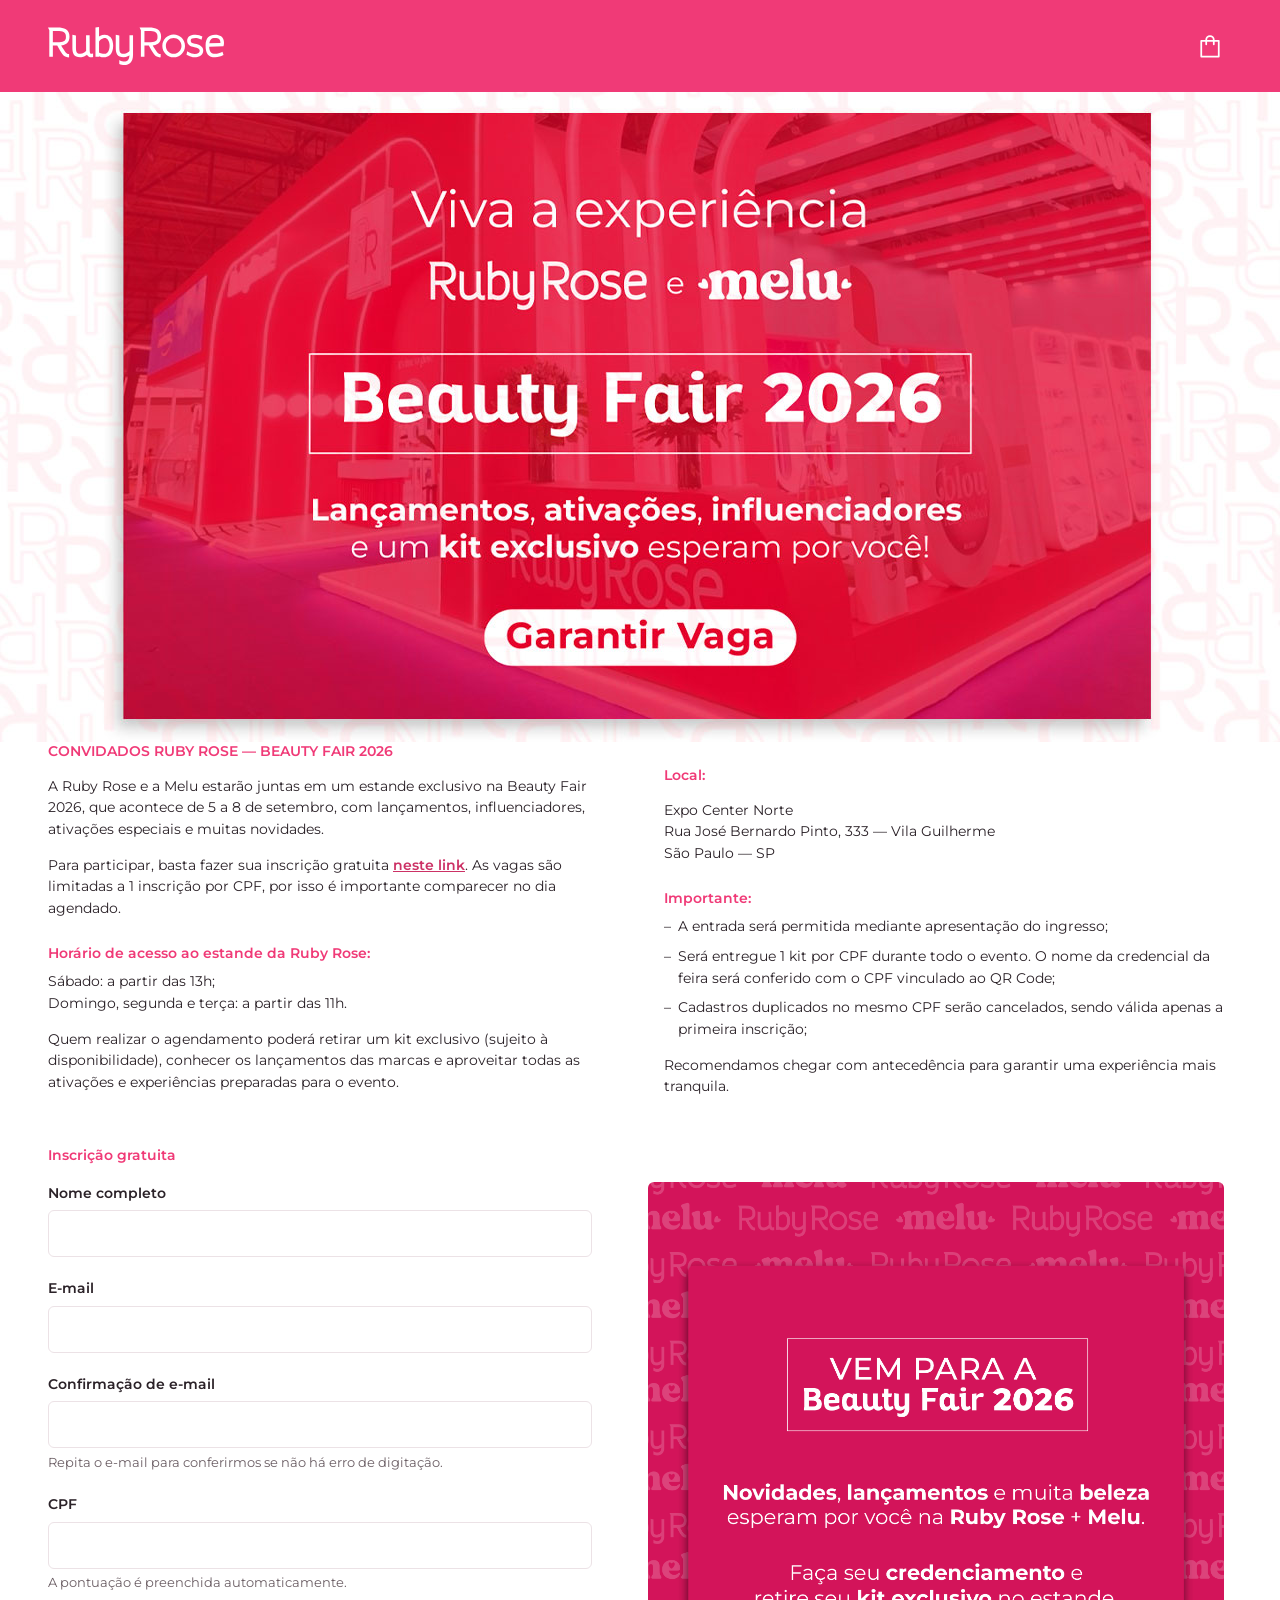
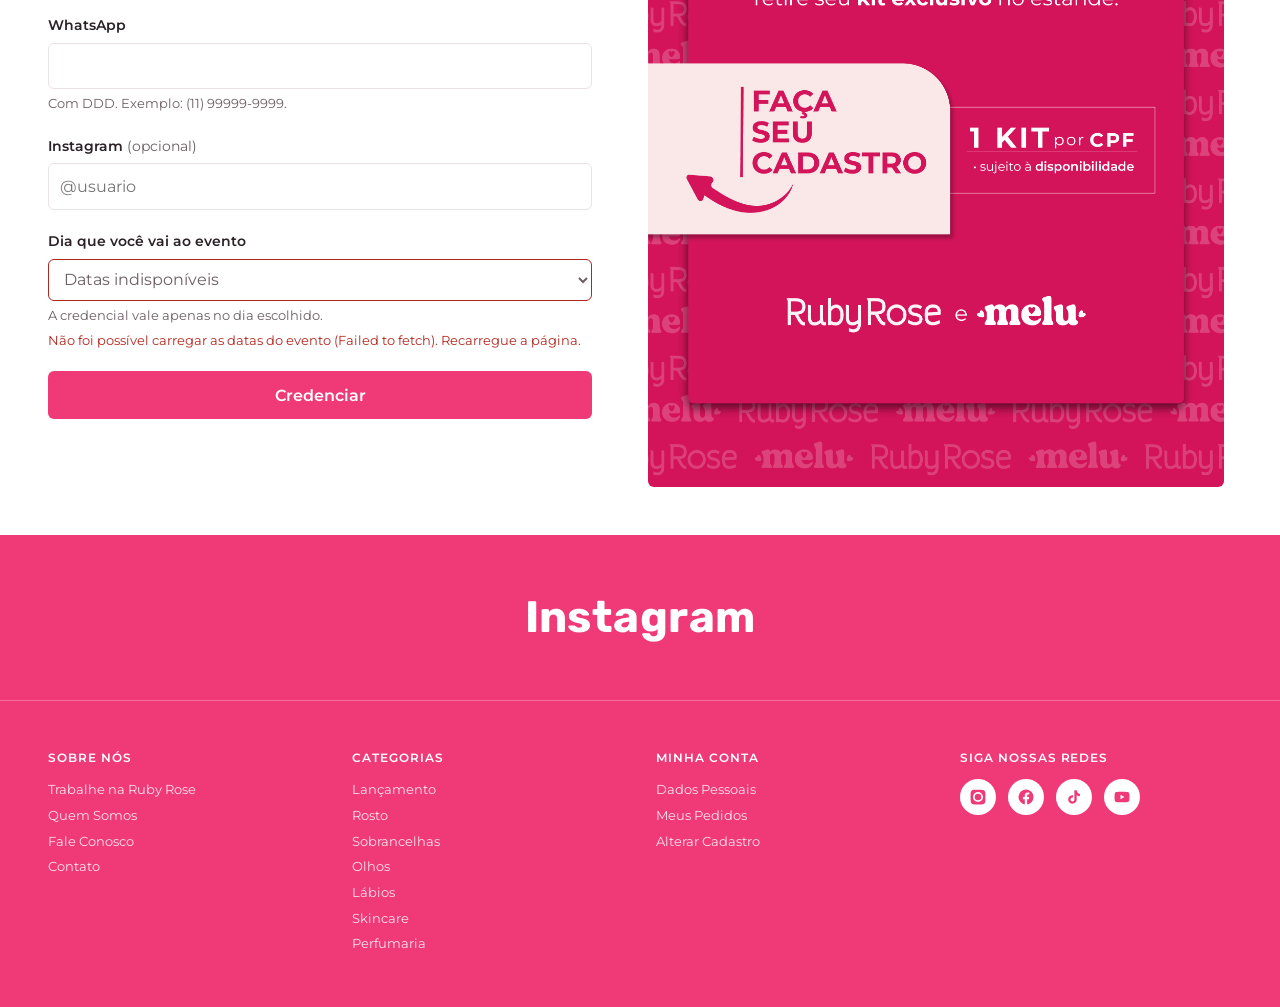
==== commit 444f63fd: "atualização" ====
--- a/beauty-fair-example.html
+++ b/beauty-fair-example.html
@@ -232,7 +232,7 @@
         grid-template-columns: repeat(auto-fit, minmax(22rem, 1fr));
         gap: clamp(1.5rem, 4vw, 3rem);
 
-        max-width: 62rem;
+        max-width: var(--rr-content);
         margin: 0 auto;
         padding: 0 clamp(1.25rem, 5vw, 3rem);
       }
@@ -280,7 +280,7 @@
        * abaixo — aqui é apenas a mesma largura e o mesmo recuo das duas colunas
        * acima, para que os campos nasçam na linha vertical do texto. */
       .signup {
-        max-width: 62rem;
+        max-width: var(--rr-content);
         margin: clamp(2rem, 5vw, 3rem) auto;
         padding: 0 clamp(1.25rem, 5vw, 3rem);
       }
@@ -331,6 +331,13 @@
         width: 100%;
         height: auto;
         border-radius: var(--rr-radius);
+
+        /* O teto é por causa do formato: a peça é bem mais alta que larga, e
+         * sem limite ela cresce junto com a coluna até passar do dobro da
+         * altura do formulário em telas grandes — o apoio ficaria maior que o
+         * assunto. Nesta medida ela termina perto do último campo. */
+        max-width: 36rem;
+        margin-inline: auto;
       }
 
       /* ------------------------------------------------------------------
@@ -370,7 +377,7 @@
         display: grid;
         grid-template-columns: repeat(auto-fit, minmax(11rem, 1fr));
         gap: 2rem;
-        max-width: 62rem;
+        max-width: var(--rr-content);
         margin: 0 auto;
       }
 
@@ -804,7 +811,7 @@
            -------------------------------------------------------------- -->
 
       <a class="hero" href="#inscricao">
-        <img class="hero__image" src="assets/banner-topo.jpg"
+        <img class="hero__image" src="assets/banner-topo.png"
              alt="Viva a experiência Ruby Rose e Melu na Beauty Fair 2026 — lançamentos, ativações, influenciadores e um kit exclusivo esperam por você. Garantir vaga."
              width="1920" height="800">
       </a>
@@ -963,7 +970,7 @@
              aria-hidden ficarem de fora: a imagem tem conteúdo, mas ele já foi
              dito no texto acima. -->
         <aside class="signup__aside">
-          <img class="signup__banner" src="assets/banner-formulario.jpg"
+          <img class="signup__banner" src="assets/banner-formulario.png"
                alt="Vem para a Beauty Fair 2026. Faça seu credenciamento e retire seu kit exclusivo no estande. 1 kit por CPF, sujeito à disponibilidade. Ruby Rose e Melu."
                width="2251" height="3540">
         </aside>
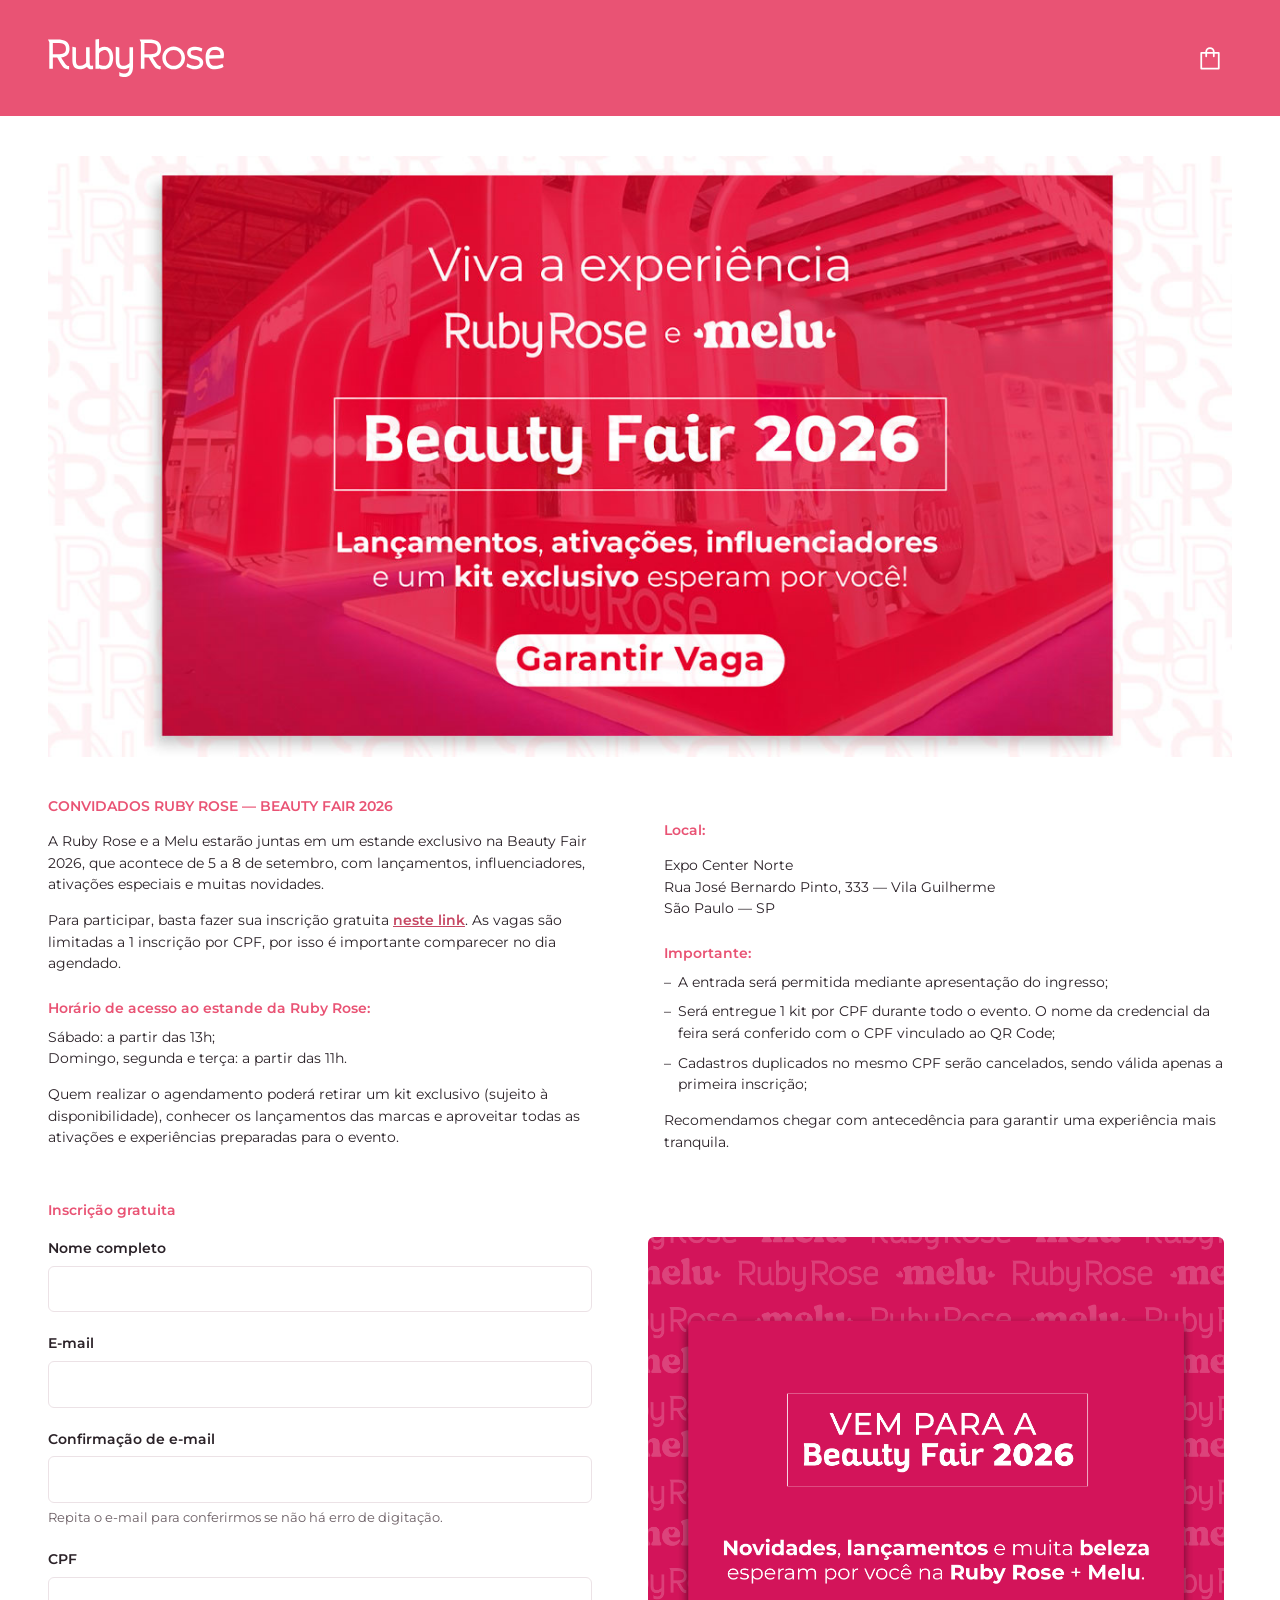
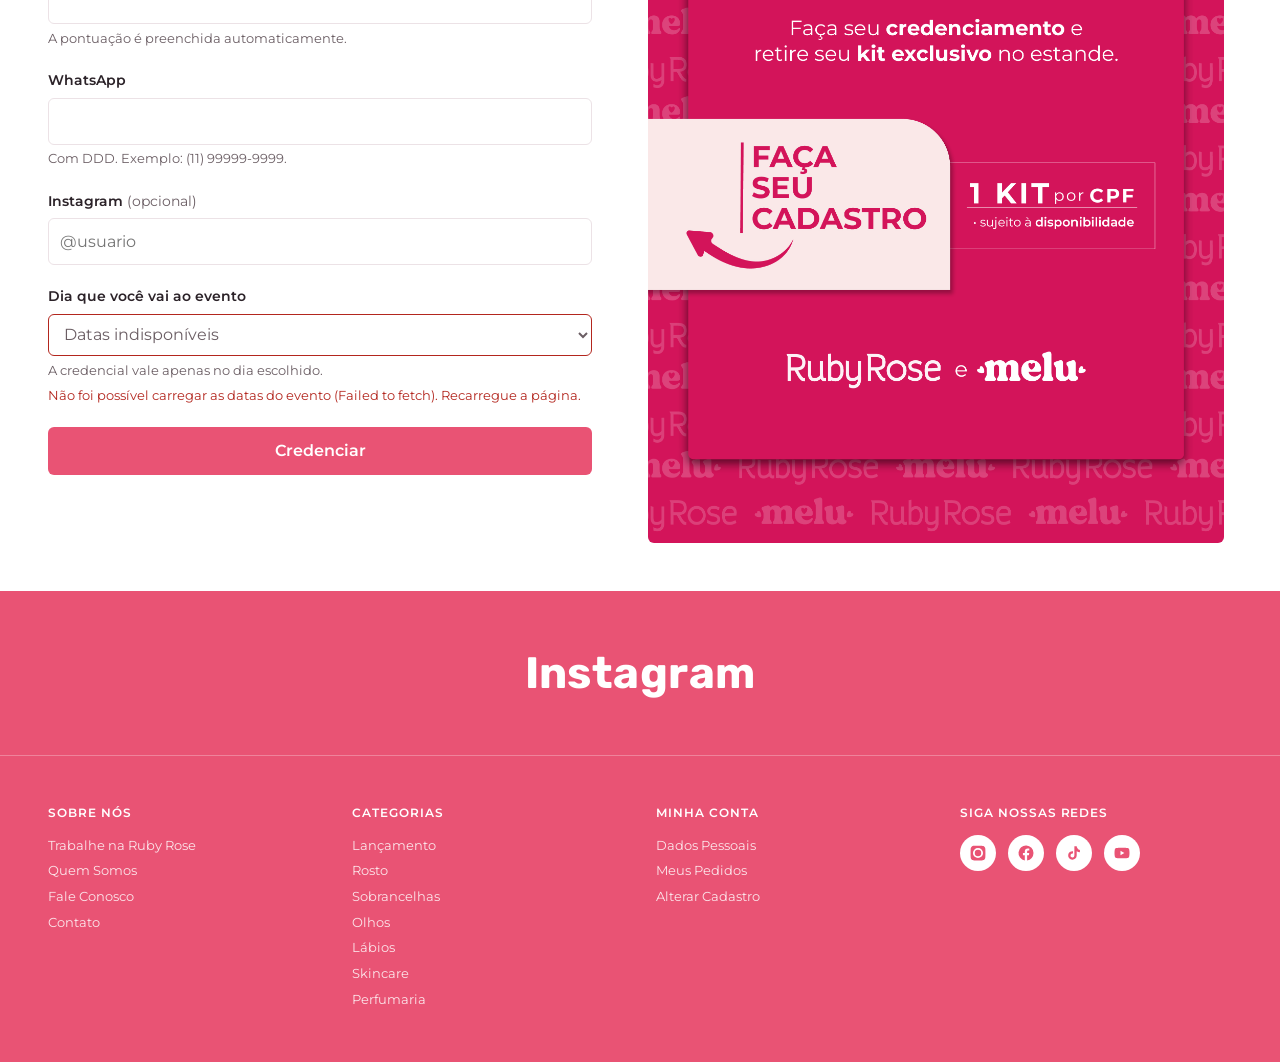
==== commit 855f16ad: "ajuste do form" ====
--- a/beauty-fair-example.html
+++ b/beauty-fair-example.html
@@ -32,14 +32,19 @@
          Tokens da marca
          ------------------------------------------------------------------
 
-         Cópia do :root de styles.css, que por sua vez transcreve
+         Vieram do :root de styles.css, que por sua vez transcreve
          app/assets/stylesheets/_brand.scss do rubyrose_eventos. Nenhum hex deve
-         aparecer fora deste bloco. */
+         aparecer fora deste bloco.
+
+         O rosa é a exceção e diverge de propósito: esta página usa o #e95374,
+         que é o mesmo do widget de credenciamento, e não o #f03a77 que a página
+         de manutenção usa. As duas peças aparecem lado a lado — o formulário
+         dentro desta página —, e é aqui que elas passam a falar a mesma cor. */
 
       :root {
         /* Paleta institucional */
-        --rr-pink: #f03a77;          /* Pantone 184 C — a cor da marca */
-        --rr-pink-ink: #cc3165;      /* mesmo rosa 15% mais escuro: 5,0:1, serve texto */
+        --rr-pink: #e95374;          /* a cor da marca nesta página */
+        --rr-pink-ink: #c64763;      /* mesmo rosa mais escuro: 4,7:1, serve texto */
         --rr-wine: #842046;          /* Pantone 7641 C */
 
         /* Neutros */
@@ -168,7 +173,7 @@
         align-items: center;
         justify-content: space-between;
         gap: 1rem;
-        padding: 1.5rem clamp(1.25rem, 5vw, 3rem);
+        padding: 2.25rem clamp(1.25rem, 5vw, 3rem);
         background: var(--rr-pink);
         color: var(--rr-surface);
       }
@@ -211,12 +216,22 @@
        * formulário. */
       .hero {
         display: block;
-      }
-
+        padding: clamp(1.5rem, 4vw, 2.5rem) clamp(1.25rem, 5vw, 3rem);
+      }
+
+      /* A imagem fica no tamanho em que foi exportada — 1280×650 — em vez de
+       * esticar até a largura da janela. Ampliar um PNG acima do tamanho de
+       * origem não inventa detalhe nenhum: só borra o texto que está pintado
+       * dentro dele.
+       *
+       * O `max-width` é o único desvio disso, e só para baixo: numa janela mais
+       * estreita que 1280 a imagem encolhe em vez de furar a página. */
       .hero__image {
         display: block;
-        width: 100%;
+        width: auto;
+        max-width: 100%;
         height: auto;
+        margin: 0 auto;
       }
 
       /* ------------------------------------------------------------------
@@ -756,11 +771,12 @@
 
     <style>
 
-      /* O widget nasceu com a própria paleta, e o rosa dele não é o rosa da
-       * marca — lado a lado com o cabeçalho e o rodapé, o botão sairia num tom
-       * mais apagado e pareceria defeito. Aqui os tokens dele passam a apontar
-       * para os do :root, que continuam sendo a única fonte de cor da página.
-       * Para conferir o widget com as cores originais, comente este bloco. */
+      /* O widget nasceu com a própria paleta. Ela e a da página coincidem hoje
+       * — foi o #e95374 dele que a página adotou —, então este bloco não muda
+       * mais nenhuma cor de lugar: ele existe para que a coincidência não
+       * dependa de sorte. Com os tokens apontando para o :root, mexer no rosa
+       * lá em cima leva junto o botão, o foco dos campos e a borda da
+       * credencial, em vez de deixá-los para trás. */
       #rr-accreditation {
         --rr-brand: var(--rr-pink);
         --rr-brand-ink: var(--rr-pink-ink);
@@ -813,7 +829,7 @@
       <a class="hero" href="#inscricao">
         <img class="hero__image" src="assets/banner-topo.png"
              alt="Viva a experiência Ruby Rose e Melu na Beauty Fair 2026 — lançamentos, ativações, influenciadores e um kit exclusivo esperam por você. Garantir vaga."
-             width="1920" height="800">
+             width="1280" height="650">
       </a>
 
       <!-- --------------------------------------------------------------
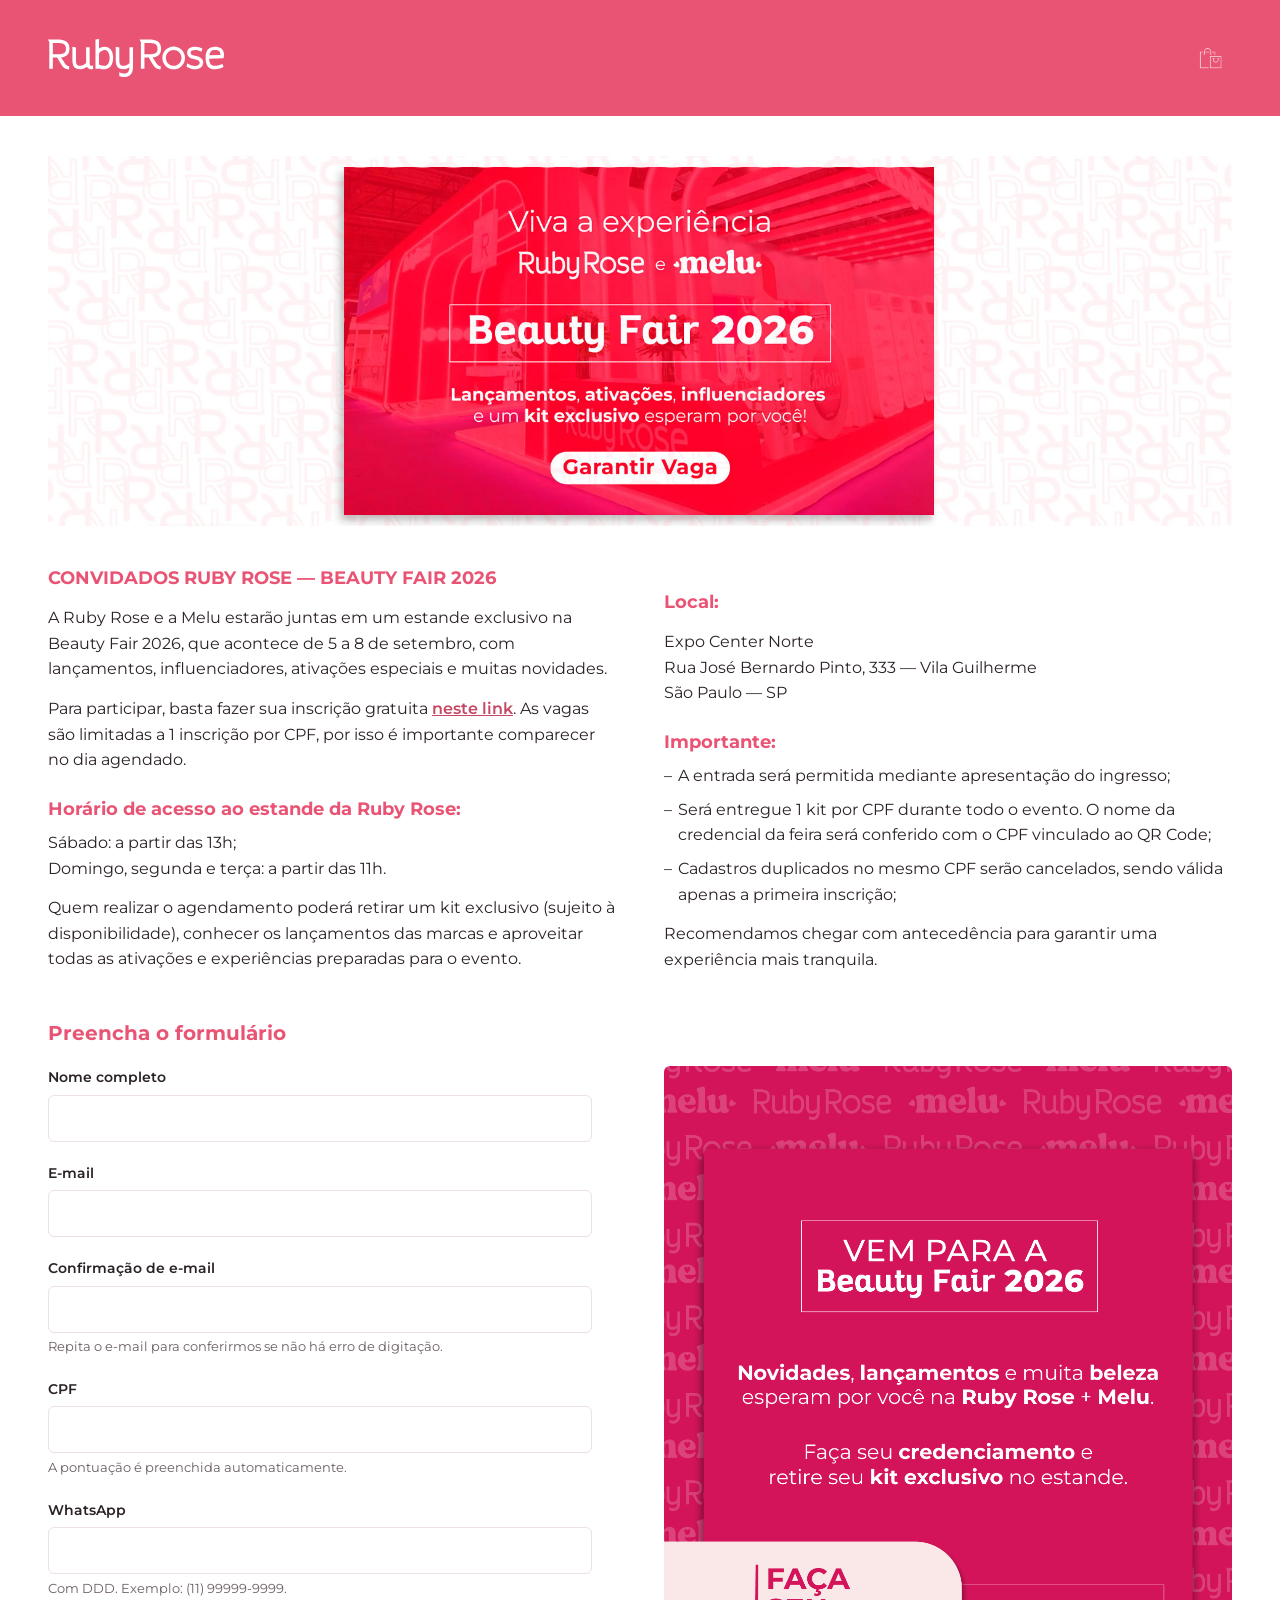
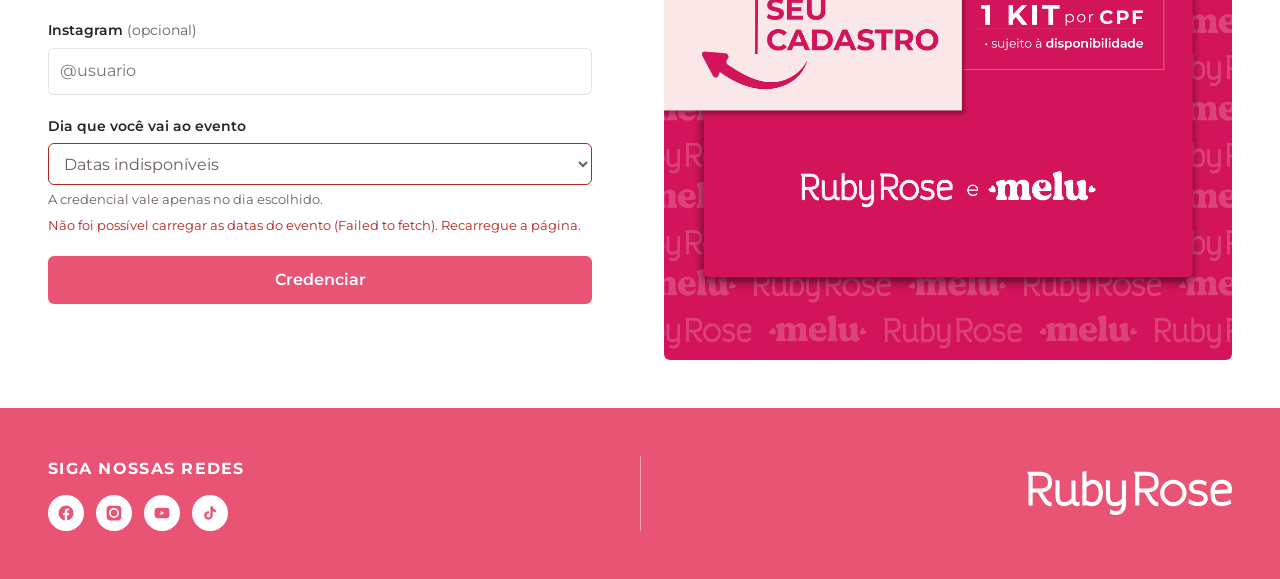
==== commit 6dda6afa: "ajustes" ====
--- a/beauty-fair-example.html
+++ b/beauty-fair-example.html
@@ -99,6 +99,18 @@
         src: url("assets/fonts/montserrat-latin-600-normal.woff2") format("woff2");
       }
 
+      /* O 700 é o que faz os títulos saírem realmente em bold. Sem este
+       * arquivo o navegador não desiste do `font-weight: 700` — ele resolve
+       * para o peso mais próximo que tem, que era o 600, e o título ficava
+       * quase igual ao texto ao lado. */
+      @font-face {
+        font-family: "Montserrat";
+        font-style: normal;
+        font-weight: 700;
+        font-display: swap;
+        src: url("assets/fonts/montserrat-latin-700-normal.woff2") format("woff2");
+      }
+
       @font-face {
         font-family: "Rubik";
         font-style: normal;
@@ -128,11 +140,15 @@
         background: var(--rr-surface);
         color: var(--rr-ink);
         font-family: var(--rr-font-text);
-        font-size: 0.875rem;
+
+        /* 16px — o mesmo corpo que o formulário usa. Antes a página estava em
+         * 14 e o formulário em 16, e a diferença aparecia no ponto em que os
+         * dois se encostam. */
+        font-size: 1rem;
 
         /* Montserrat tem desenho mais largo que a Helvetica que a maioria dos
-         * resets assume, e no corpo pequeno isso aperta a entrelinha. */
-        line-height: 1.55;
+         * resets assume, e isso aperta a entrelinha. */
+        line-height: 1.6;
         -webkit-font-smoothing: antialiased;
         text-rendering: optimizeLegibility;
       }
@@ -197,9 +213,13 @@
         height: 2.75rem;
       }
 
-      .topbar__bag svg {
+      /* O PNG já vem branco com fundo transparente, então vai direto sobre o
+       * rosa — ao contrário do logotipo ao lado, que só existe em rosa e
+       * precisa do filtro para aparecer aqui. */
+      .topbar__bag img {
+        display: block;
         width: 1.75rem;
-        height: 1.75rem;
+        height: auto;
       }
 
       /* ------------------------------------------------------------------
@@ -264,12 +284,15 @@
       /* O título da página e os rótulos das seções são a mesma coisa
        * visualmente, e é o rosa que os marca. A diferença entre eles é só
        * hierárquica — h1 e h2 —, e é o leitor de tela que a usa. */
+      /* Um degrau acima do texto: 18px contra os 16px do corpo, em bold. É
+       * pouco de propósito — o suficiente para o olho separar título de
+       * parágrafo, sem transformar cada rótulo numa manchete. */
       .info__title,
       .info__subtitle {
         color: var(--rr-pink);
         font-family: var(--rr-font-text);
         font-weight: 700;
-        font-size: 0.875rem;
+        font-size: 1.125rem;
         line-height: 1.4;
         letter-spacing: normal;
       }
@@ -300,25 +323,24 @@
         padding: 0 clamp(1.25rem, 5vw, 3rem);
       }
 
+      /* Este abre uma seção inteira, e não um parágrafo: fica um degrau acima
+       * dos títulos da .info — 20px contra 18px — para a hierarquia da página
+       * ler de cima para baixo. */
       .signup__title {
         color: var(--rr-pink);
         font-family: var(--rr-font-text);
         font-weight: 700;
-        font-size: 0.875rem;
-        line-height: 1.4;
+        font-size: 1.25rem;
+        line-height: 1.3;
         letter-spacing: normal;
-        margin-bottom: 1rem;
+        margin-bottom: 1.25rem;
       }
 
       /* Formulário à esquerda, banner à direita. Empilhado por padrão: no
-       * celular quem manda é o formulário, e o banner desce ou some. */
+       * celular quem manda é o formulário, e o banner some. */
       .signup__grid {
         display: grid;
         gap: clamp(1.5rem, 4vw, 3rem);
-
-        /* Os dois começam colados no topo. Sem isto o grid estica a coluna do
-         * banner até a altura do formulário e a imagem desliza para o meio. */
-        align-items: start;
       }
 
       /* O banner é peça de desktop, como pedido. Abaixo dos 60rem ele fica em
@@ -329,100 +351,93 @@
       }
 
       @media (min-width: 60rem) {
+        /* Duas colunas iguais, com o mesmo gap da .info logo acima. É isso que
+         * põe a borda esquerda do banner exatamente sobre a borda esquerda da
+         * coluna "Local:" — as duas seções passam a dividir a página no mesmo
+         * ponto, em vez de cada uma no seu. */
         .signup__grid {
-          /* O minmax(0, …) na primeira coluna não é firula: sem ele a coluna
-           * assume o tamanho mínimo do conteúdo e o formulário se recusa a
-           * encolher quando a janela aperta. */
-          grid-template-columns: minmax(0, 34rem) minmax(0, 1fr);
-        }
-
+          grid-template-columns: repeat(2, minmax(0, 1fr));
+
+          /* `stretch` (o padrão) é o que iguala as alturas: a linha do grid
+           * fica com a altura do formulário, que é o mais alto, e a coluna do
+           * banner acompanha. */
+          align-items: stretch;
+        }
+
+        /* Flex para que a imagem possa esticar até a altura da coluna. Como
+         * bloco simples ela pararia na própria altura natural. */
         .signup__aside {
-          display: block;
+          display: flex;
         }
       }
 
       .signup__banner {
         display: block;
         width: 100%;
-        height: auto;
         border-radius: var(--rr-radius);
 
-        /* O teto é por causa do formato: a peça é bem mais alta que larga, e
-         * sem limite ela cresce junto com a coluna até passar do dobro da
-         * altura do formulário em telas grandes — o apoio ficaria maior que o
-         * assunto. Nesta medida ela termina perto do último campo. */
-        max-width: 36rem;
-        margin-inline: auto;
-      }
-
-      /* ------------------------------------------------------------------
-         Instagram
-         ------------------------------------------------------------------ */
-
-      .instagram {
-        padding: clamp(2rem, 5vw, 3rem) 1.25rem;
-        background: var(--rr-pink);
-        text-align: center;
-      }
-
-      .instagram__link {
-        color: var(--rr-surface);
-        font-family: var(--rr-font-display);
-        font-weight: 700;
-        font-size: clamp(1.75rem, 6vw, 2.75rem);
-        letter-spacing: 0.01em;
-        text-decoration: none;
+        /* A peça é mais alta que larga, mas nunca o bastante para alcançar o pé
+         * do formulário nesta largura de coluna. O `cover` fecha a diferença
+         * esticando a imagem até a altura da linha e aparando o excedente pelas
+         * pontas — que na arte é o rosa chapado de cima e de baixo, não o
+         * texto, que fica no meio.
+         *
+         * Se um dia a sobra encostar no conteúdo da peça, `contain` no lugar de
+         * `cover` devolve a imagem inteira e desiste de igualar as alturas. */
+        height: 100%;
+        min-height: 0;
+        object-fit: cover;
+        object-position: center;
       }
 
       /* ------------------------------------------------------------------
          Rodapé
          ------------------------------------------------------------------ */
 
+      /* A faixa do Instagram que existia entre o formulário e o rodapé saiu, e
+       * com ela o filete branco que havia aqui: ele marcava a divisa entre as
+       * duas áreas rosa e, sem a de cima, separava o rodapé do branco da
+       * página — uma linha branca sobre fundo branco. */
       .sitefooter {
         padding: clamp(2rem, 5vw, 3rem) clamp(1.25rem, 5vw, 3rem);
         background: var(--rr-pink);
         color: var(--rr-surface);
-
-        /* Faixa própria, mas mesma cor da anterior: a linha é o que diz onde o
-         * Instagram termina e o rodapé começa. */
-        border-top: 1px solid rgba(255, 255, 255, 0.28);
-      }
-
-      .sitefooter__grid {
+      }
+
+      /* Duas metades e um filete entre elas: as redes de um lado, a assinatura
+       * do outro. Empilhado por padrão, lado a lado a partir de 48rem — no
+       * celular as metades ficariam estreitas demais para valer o corte. */
+      .sitefooter__inner {
         display: grid;
-        grid-template-columns: repeat(auto-fit, minmax(11rem, 1fr));
-        gap: 2rem;
+        gap: 1.75rem;
         max-width: var(--rr-content);
         margin: 0 auto;
       }
 
+      @media (min-width: 48rem) {
+        .sitefooter__inner {
+          grid-template-columns: 1fr 1fr;
+
+          /* `stretch`, e não `center`: é o que dá altura à coluna da direita
+           * para o filete dela poder correr de cima a baixo. Centrado, cada
+           * coluna encolheria até o próprio conteúdo e a linha viraria um
+           * traço curto ao lado do logotipo. */
+          align-items: stretch;
+          gap: 0;
+        }
+      }
+
+      /* Acompanha a escala do resto da página: 16px, o mesmo do corpo. Em 12px
+       * ele ficava menor que qualquer texto da página e não parecia mais um
+       * título. A caixa alta e o tracking é que o mantêm como rótulo, e não
+       * como manchete — não o tamanho miúdo. */
       .sitefooter__title {
         font-family: var(--rr-font-text);
         font-weight: 700;
-        font-size: 0.75rem;
+        font-size: 1rem;
         text-transform: uppercase;
         letter-spacing: 0.08em;
-        margin-bottom: 0.75rem;
-      }
-
-      .sitefooter__col li {
-        margin-bottom: 0.25rem;
-      }
-
-      .sitefooter__col a {
-        font-size: 0.8125rem;
-
-        /* Os links do rodapé são brancos sobre rosa e ficariam gritando no
-         * mesmo peso do título. Recuar a opacidade é o que os coloca abaixo
-         * dele na hierarquia sem introduzir uma segunda cor. */
-        opacity: 0.85;
-        text-decoration: none;
-      }
-
-      .sitefooter__col a:hover,
-      .sitefooter__col a:focus-visible {
-        opacity: 1;
-        text-decoration: underline;
+        margin-bottom: 0.875rem;
       }
 
       .sitefooter__social {
@@ -434,10 +449,7 @@
         list-style: none;
       }
 
-      /* Precisa do .sitefooter__col na frente para vencer a regra dos links de
-       * texto acima, que é mais específica e deixaria os ícones apagados em
-       * 85% de opacidade. */
-      .sitefooter__col .sitefooter__social a {
+      .sitefooter__social a {
         display: grid;
         place-items: center;
         width: 2.25rem;
@@ -445,13 +457,11 @@
         border-radius: 50%;
         background: var(--rr-surface);
         color: var(--rr-pink);
-        opacity: 1;
-      }
-
-      .sitefooter__col .sitefooter__social a:hover,
-      .sitefooter__col .sitefooter__social a:focus-visible {
+      }
+
+      .sitefooter__social a:hover,
+      .sitefooter__social a:focus-visible {
         color: var(--rr-pink-ink);
-        text-decoration: none;
       }
 
       .sitefooter__social svg {
@@ -460,11 +470,26 @@
         fill: currentColor;
       }
 
-      .sitefooter__seal {
+      .sitefooter__brand {
+        display: flex;
+        align-items: center;
+      }
+
+      @media (min-width: 48rem) {
+        .sitefooter__brand {
+          justify-content: flex-end;
+          border-left: 1px solid rgba(255, 255, 255, 0.45);
+          padding-left: clamp(1.5rem, 4vw, 3rem);
+        }
+      }
+
+      /* Mesmo caso do topo: o SVG da marca só existe em rosa, e sobre o rosa
+       * ele sumiria. */
+      .sitefooter__brand img {
         display: block;
-        width: 4.5rem;
+        width: clamp(9rem, 16vw, 13rem);
         height: auto;
-        margin-top: 1.25rem;
+        filter: brightness(0) invert(1);
       }
 
     </style>
@@ -811,11 +836,11 @@
         <img src="assets/ruby-rose-logo.svg" alt="Ruby Rose" width="1103" height="237">
       </a>
 
-      <a class="topbar__bag" href="#" aria-label="Sacola de compras">
-        <svg viewBox="0 0 24 24" fill="none" stroke="currentColor" stroke-width="1.5" aria-hidden="true">
-          <path d="M4.5 7.5h15v13.5h-15z" stroke-linejoin="round"></path>
-          <path d="M8.75 10.5V6.75a3.25 3.25 0 0 1 6.5 0V10.5" stroke-linecap="round"></path>
-        </svg>
+      <a class="topbar__bag" href="https://www.rubyrosemaquiagem.com.br/" rel="noopener" aria-label="Loja Ruby Rose">
+        <!-- O ícone é o arquivo da marca, não um desenho aproximado. Sem alt:
+             o rótulo do link já está no aria-label do <a>, e repetir aqui faria
+             o leitor de tela anunciar a mesma coisa duas vezes. -->
+        <img src="assets/bag.png" alt="" width="663" height="632">
       </a>
 
     </header>
@@ -912,7 +937,7 @@
 
       <section class="signup" id="inscricao" aria-labelledby="inscricao-titulo">
 
-        <h2 class="signup__title" id="inscricao-titulo">Inscrição gratuita</h2>
+        <h2 class="signup__title" id="inscricao-titulo">Preencha o formulário</h2>
 
         <div class="signup__grid">
 
@@ -998,59 +1023,14 @@
     </main>
 
     <!-- ------------------------------------------------------------------
-         Instagram
-         ------------------------------------------------------------------ -->
-
-    <section class="instagram">
-      <a class="instagram__link" href="https://www.instagram.com/rubyrosemaquiagem/" rel="noopener">Instagram</a>
-    </section>
-
-    <!-- ------------------------------------------------------------------
          Rodapé
          ------------------------------------------------------------------ -->
 
     <footer class="sitefooter">
 
-      <div class="sitefooter__grid">
-
-        <nav class="sitefooter__col" aria-labelledby="rodape-sobre">
-          <h2 class="sitefooter__title" id="rodape-sobre">Sobre nós</h2>
-          <ul class="plain">
-            <li><a href="#">Trabalhe na Ruby Rose</a></li>
-            <li><a href="#">Quem Somos</a></li>
-            <li><a href="#">Fale Conosco</a></li>
-            <li><a href="#">Contato</a></li>
-          </ul>
-
-          <!-- O selo RA 1000 aparece na prévia, sob esta coluna. O arquivo
-               ainda não está em assets/; assim que estiver, é só descomentar.
-               <img class="sitefooter__seal" src="assets/selo-ra1000.png"
-                    alt="Selo RA 1000 do Reclame Aqui" width="200" height="120"> -->
-        </nav>
-
-        <nav class="sitefooter__col" aria-labelledby="rodape-categorias">
-          <h2 class="sitefooter__title" id="rodape-categorias">Categorias</h2>
-          <ul class="plain">
-            <li><a href="#">Lançamento</a></li>
-            <li><a href="#">Rosto</a></li>
-            <li><a href="#">Sobrancelhas</a></li>
-            <li><a href="#">Olhos</a></li>
-            <li><a href="#">Lábios</a></li>
-            <li><a href="#">Skincare</a></li>
-            <li><a href="#">Perfumaria</a></li>
-          </ul>
-        </nav>
-
-        <nav class="sitefooter__col" aria-labelledby="rodape-conta">
-          <h2 class="sitefooter__title" id="rodape-conta">Minha conta</h2>
-          <ul class="plain">
-            <li><a href="#">Dados Pessoais</a></li>
-            <li><a href="#">Meus Pedidos</a></li>
-            <li><a href="#">Alterar Cadastro</a></li>
-          </ul>
-        </nav>
-
-        <nav class="sitefooter__col" aria-labelledby="rodape-redes">
+      <div class="sitefooter__inner">
+
+        <nav aria-labelledby="rodape-redes">
           <h2 class="sitefooter__title" id="rodape-redes">Siga nossas redes</h2>
 
           <!-- Círculos brancos com o símbolo da rede, como na prévia. Os
@@ -1059,27 +1039,31 @@
                hover, sem quatro requisições a mais. -->
           <ul class="sitefooter__social">
             <li>
-              <a href="https://www.instagram.com/rubyrosemaquiagem/" rel="noopener" aria-label="Instagram">
+              <a href="https://www.facebook.com/rubyrosebrasil/" rel="noopener" aria-label="Facebook">
+                <svg viewBox="0 0 24 24" aria-hidden="true"><path d="M22 12a10 10 0 1 0-11.6 9.9v-7H7.9V12h2.5V9.8c0-2.5 1.5-3.9 3.8-3.9 1.1 0 2.2.2 2.2.2v2.5h-1.3c-1.2 0-1.6.8-1.6 1.6V12h2.8l-.4 2.9h-2.4v7A10 10 0 0 0 22 12z"/></svg>
+              </a>
+            </li>
+            <li>
+              <a href="https://www.instagram.com/rubyrosebrasil/" rel="noopener" aria-label="Instagram">
                 <svg viewBox="0 0 24 24" aria-hidden="true"><path d="M12 2.2c3.2 0 3.6 0 4.9.07 1.2.06 1.8.25 2.2.42.6.22 1 .48 1.4.9.4.4.7.8.9 1.4.2.4.4 1 .4 2.2.1 1.3.1 1.7.1 4.9s0 3.6-.1 4.9c0 1.2-.2 1.8-.4 2.2-.2.6-.5 1-.9 1.4-.4.4-.8.7-1.4.9-.4.2-1 .4-2.2.4-1.3.1-1.7.1-4.9.1s-3.6 0-4.9-.1c-1.2 0-1.8-.2-2.2-.4-.6-.2-1-.5-1.4-.9-.4-.4-.7-.8-.9-1.4-.2-.4-.4-1-.4-2.2-.1-1.3-.1-1.7-.1-4.9s0-3.6.1-4.9c0-1.2.2-1.8.4-2.2.2-.6.5-1 .9-1.4.4-.4.8-.7 1.4-.9.4-.2 1-.4 2.2-.4 1.3-.07 1.7-.07 4.9-.07zm0 3.1A6.7 6.7 0 1 0 18.7 12 6.7 6.7 0 0 0 12 5.3zm0 11A4.3 4.3 0 1 1 16.3 12 4.3 4.3 0 0 1 12 16.3zm6.9-11.2a1.6 1.6 0 1 1-1.6-1.6 1.6 1.6 0 0 1 1.6 1.6z"/></svg>
               </a>
             </li>
             <li>
-              <a href="#" aria-label="Facebook">
-                <svg viewBox="0 0 24 24" aria-hidden="true"><path d="M22 12a10 10 0 1 0-11.6 9.9v-7H7.9V12h2.5V9.8c0-2.5 1.5-3.9 3.8-3.9 1.1 0 2.2.2 2.2.2v2.5h-1.3c-1.2 0-1.6.8-1.6 1.6V12h2.8l-.4 2.9h-2.4v7A10 10 0 0 0 22 12z"/></svg>
+              <a href="https://www.youtube.com/channel/UCayFqs933CpZtCHtTSiB2SA" rel="noopener" aria-label="YouTube">
+                <svg viewBox="0 0 24 24" aria-hidden="true"><path d="M21.6 7.2a2.5 2.5 0 0 0-1.8-1.8C18.2 5 12 5 12 5s-6.2 0-7.8.4a2.5 2.5 0 0 0-1.8 1.8A26 26 0 0 0 2 12a26 26 0 0 0 .4 4.8 2.5 2.5 0 0 0 1.8 1.8C5.8 19 12 19 12 19s6.2 0 7.8-.4a2.5 2.5 0 0 0 1.8-1.8A26 26 0 0 0 22 12a26 26 0 0 0-.4-4.8zM10 15V9l5.2 3z"/></svg>
               </a>
             </li>
             <li>
-              <a href="#" aria-label="TikTok">
+              <a href="https://www.tiktok.com/@rubyrose_brasil" rel="noopener" aria-label="TikTok">
                 <svg viewBox="0 0 24 24" aria-hidden="true"><path d="M16.6 5.8a4.3 4.3 0 0 1-1-2.8h-3.1v12.3a2.6 2.6 0 1 1-1.8-2.5V9.6a5.7 5.7 0 1 0 4.9 5.7V9.7a7.3 7.3 0 0 0 4.3 1.4V8a4.3 4.3 0 0 1-3.3-2.2z"/></svg>
-              </a>
-            </li>
-            <li>
-              <a href="#" aria-label="YouTube">
-                <svg viewBox="0 0 24 24" aria-hidden="true"><path d="M21.6 7.2a2.5 2.5 0 0 0-1.8-1.8C18.2 5 12 5 12 5s-6.2 0-7.8.4a2.5 2.5 0 0 0-1.8 1.8A26 26 0 0 0 2 12a26 26 0 0 0 .4 4.8 2.5 2.5 0 0 0 1.8 1.8C5.8 19 12 19 12 19s6.2 0 7.8-.4a2.5 2.5 0 0 0 1.8-1.8A26 26 0 0 0 22 12a26 26 0 0 0-.4-4.8zM10 15V9l5.2 3z"/></svg>
               </a>
             </li>
           </ul>
         </nav>
+
+        <div class="sitefooter__brand">
+          <img src="assets/ruby-rose-logo.svg" alt="Ruby Rose" width="1103" height="237">
+        </div>
 
       </div>
 
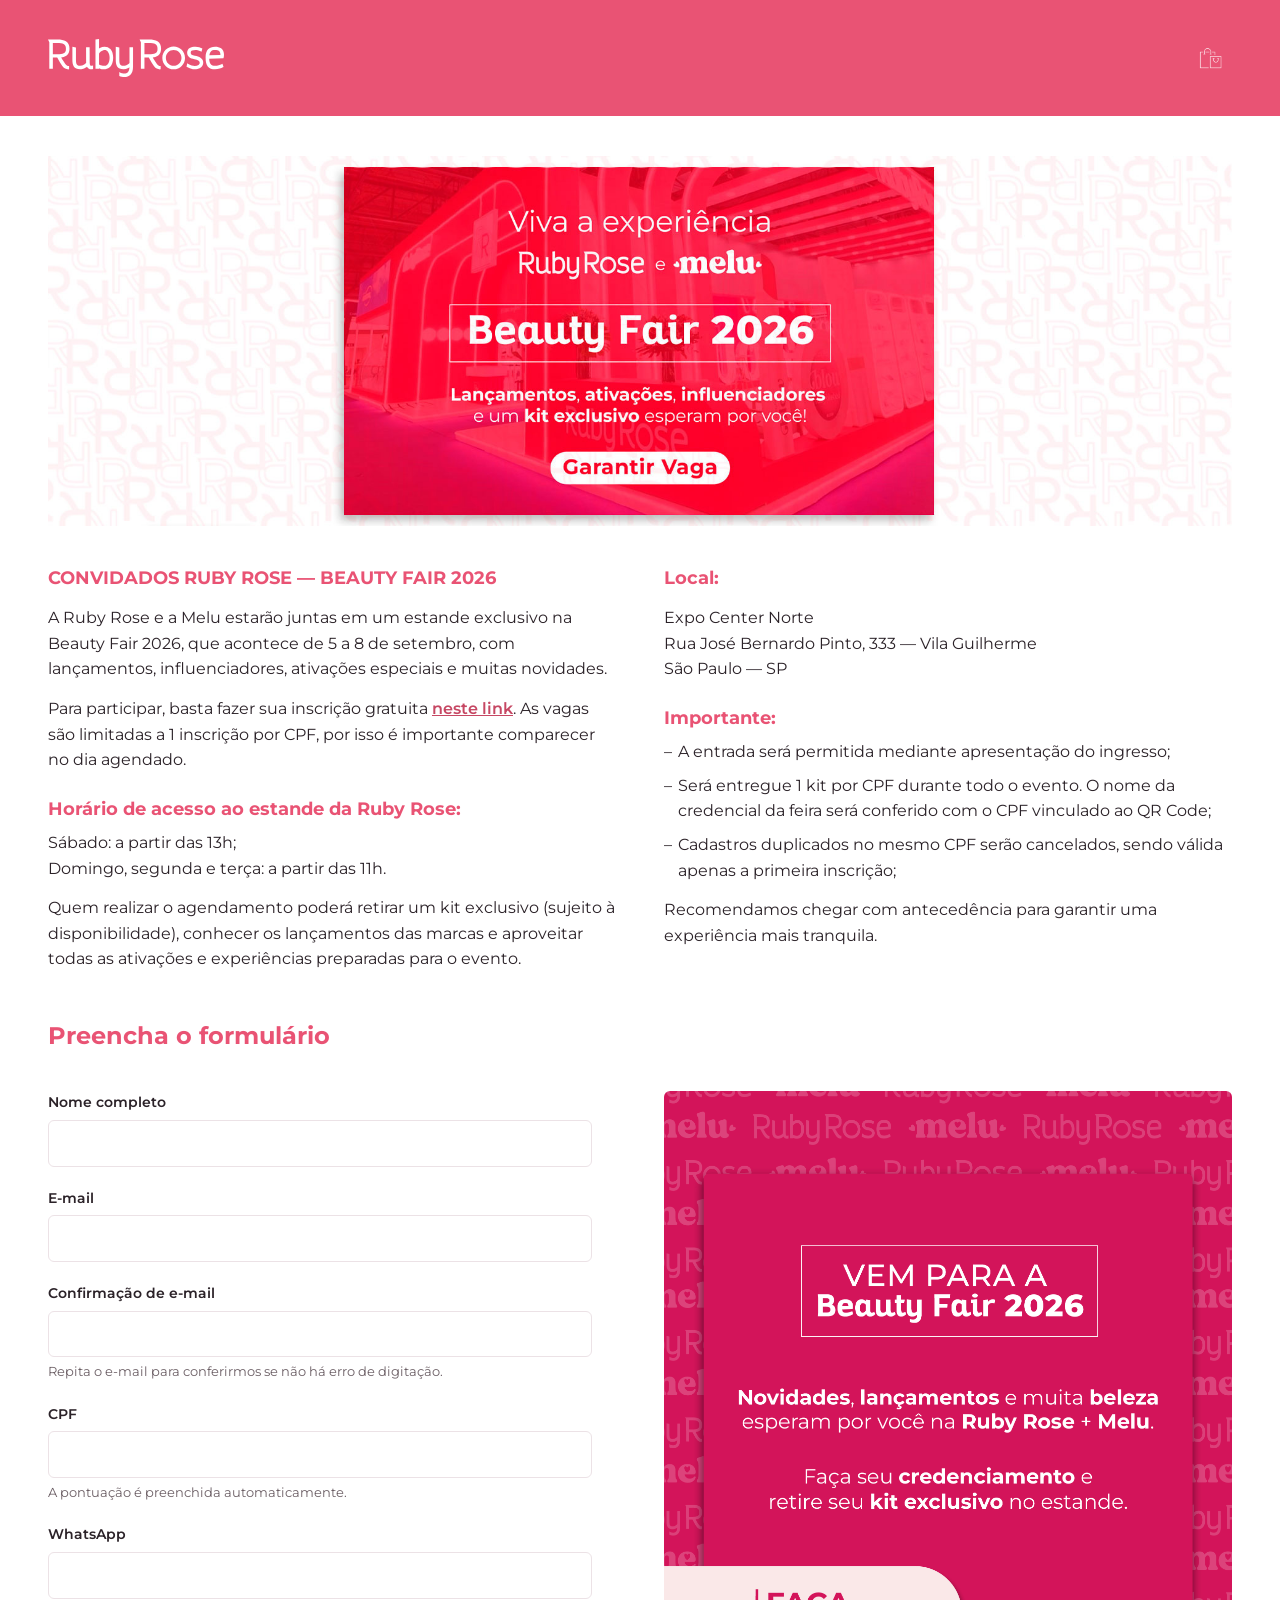
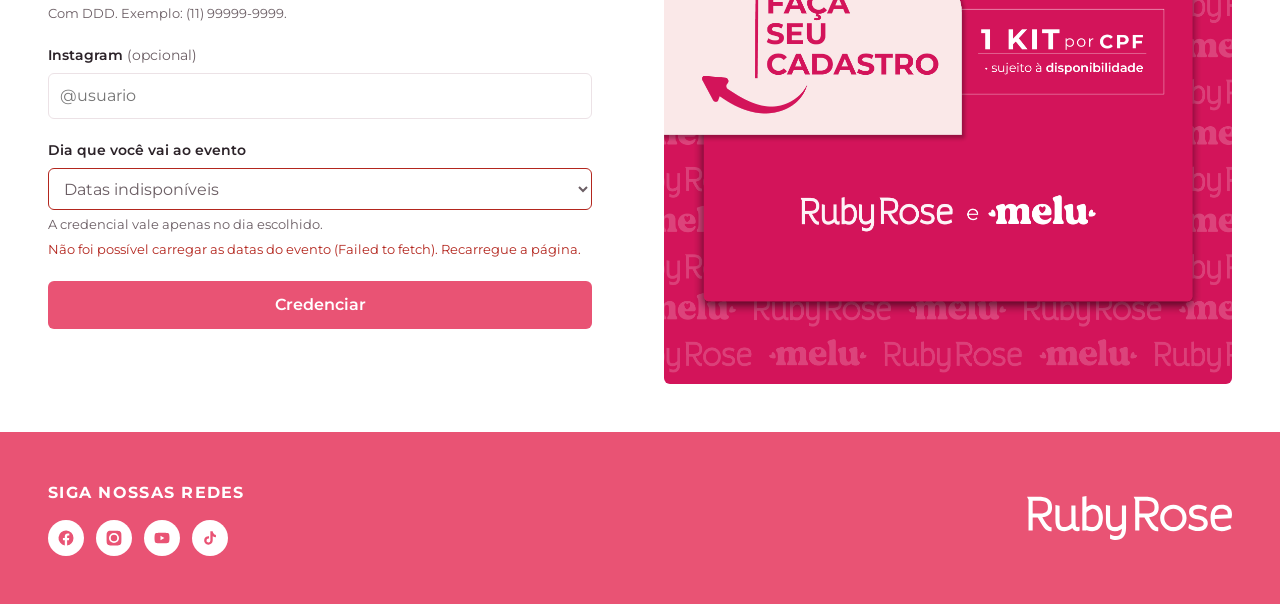
==== commit 28080512: "novos ajustes" ====
--- a/beauty-fair-example.html
+++ b/beauty-fair-example.html
@@ -306,6 +306,14 @@
         margin-bottom: 0.5rem;
       }
 
+      /* O recuo acima serve para afastar o subtítulo do parágrafo anterior.
+       * Quando ele abre a coluna — o "Local:" — não há parágrafo nenhum acima,
+       * e o recuo só empurra a coluna da direita para baixo, desalinhando-a do
+       * título da esquerda. */
+      .info__subtitle:first-child {
+        margin-top: 0;
+      }
+
       .info__address {
         margin-top: 0;
       }
@@ -330,10 +338,13 @@
         color: var(--rr-pink);
         font-family: var(--rr-font-text);
         font-weight: 700;
-        font-size: 1.25rem;
+        font-size: 1.5rem;
         line-height: 1.3;
         letter-spacing: normal;
-        margin-bottom: 1.25rem;
+
+        /* Folga generosa antes do primeiro campo: é ela que faz o título ler
+         * como abertura da seção, e não como rótulo do campo logo abaixo. */
+        margin-bottom: 2.5rem;
       }
 
       /* Formulário à esquerda, banner à direita. Empilhado por padrão: no
@@ -404,9 +415,9 @@
         color: var(--rr-surface);
       }
 
-      /* Duas metades e um filete entre elas: as redes de um lado, a assinatura
-       * do outro. Empilhado por padrão, lado a lado a partir de 48rem — no
-       * celular as metades ficariam estreitas demais para valer o corte. */
+      /* Duas metades: as redes de um lado, a assinatura do outro. Empilhado
+       * por padrão, lado a lado a partir de 48rem — no celular as metades
+       * ficariam estreitas demais para valer o corte. */
       .sitefooter__inner {
         display: grid;
         gap: 1.75rem;
@@ -418,11 +429,10 @@
         .sitefooter__inner {
           grid-template-columns: 1fr 1fr;
 
-          /* `stretch`, e não `center`: é o que dá altura à coluna da direita
-           * para o filete dela poder correr de cima a baixo. Centrado, cada
-           * coluna encolheria até o próprio conteúdo e a linha viraria um
-           * traço curto ao lado do logotipo. */
-          align-items: stretch;
+          /* Sem o filete no meio, as colunas não precisam mais ter a mesma
+           * altura — o que interessa agora é o logotipo ficar na linha dos
+           * ícones, e é o `center` que faz isso. */
+          align-items: center;
           gap: 0;
         }
       }
@@ -478,7 +488,9 @@
       @media (min-width: 48rem) {
         .sitefooter__brand {
           justify-content: flex-end;
-          border-left: 1px solid rgba(255, 255, 255, 0.45);
+
+          /* O recuo fica mesmo sem o filete: é ele que impede o logotipo de
+           * encostar nos ícones quando a janela aperta. */
           padding-left: clamp(1.5rem, 4vw, 3rem);
         }
       }
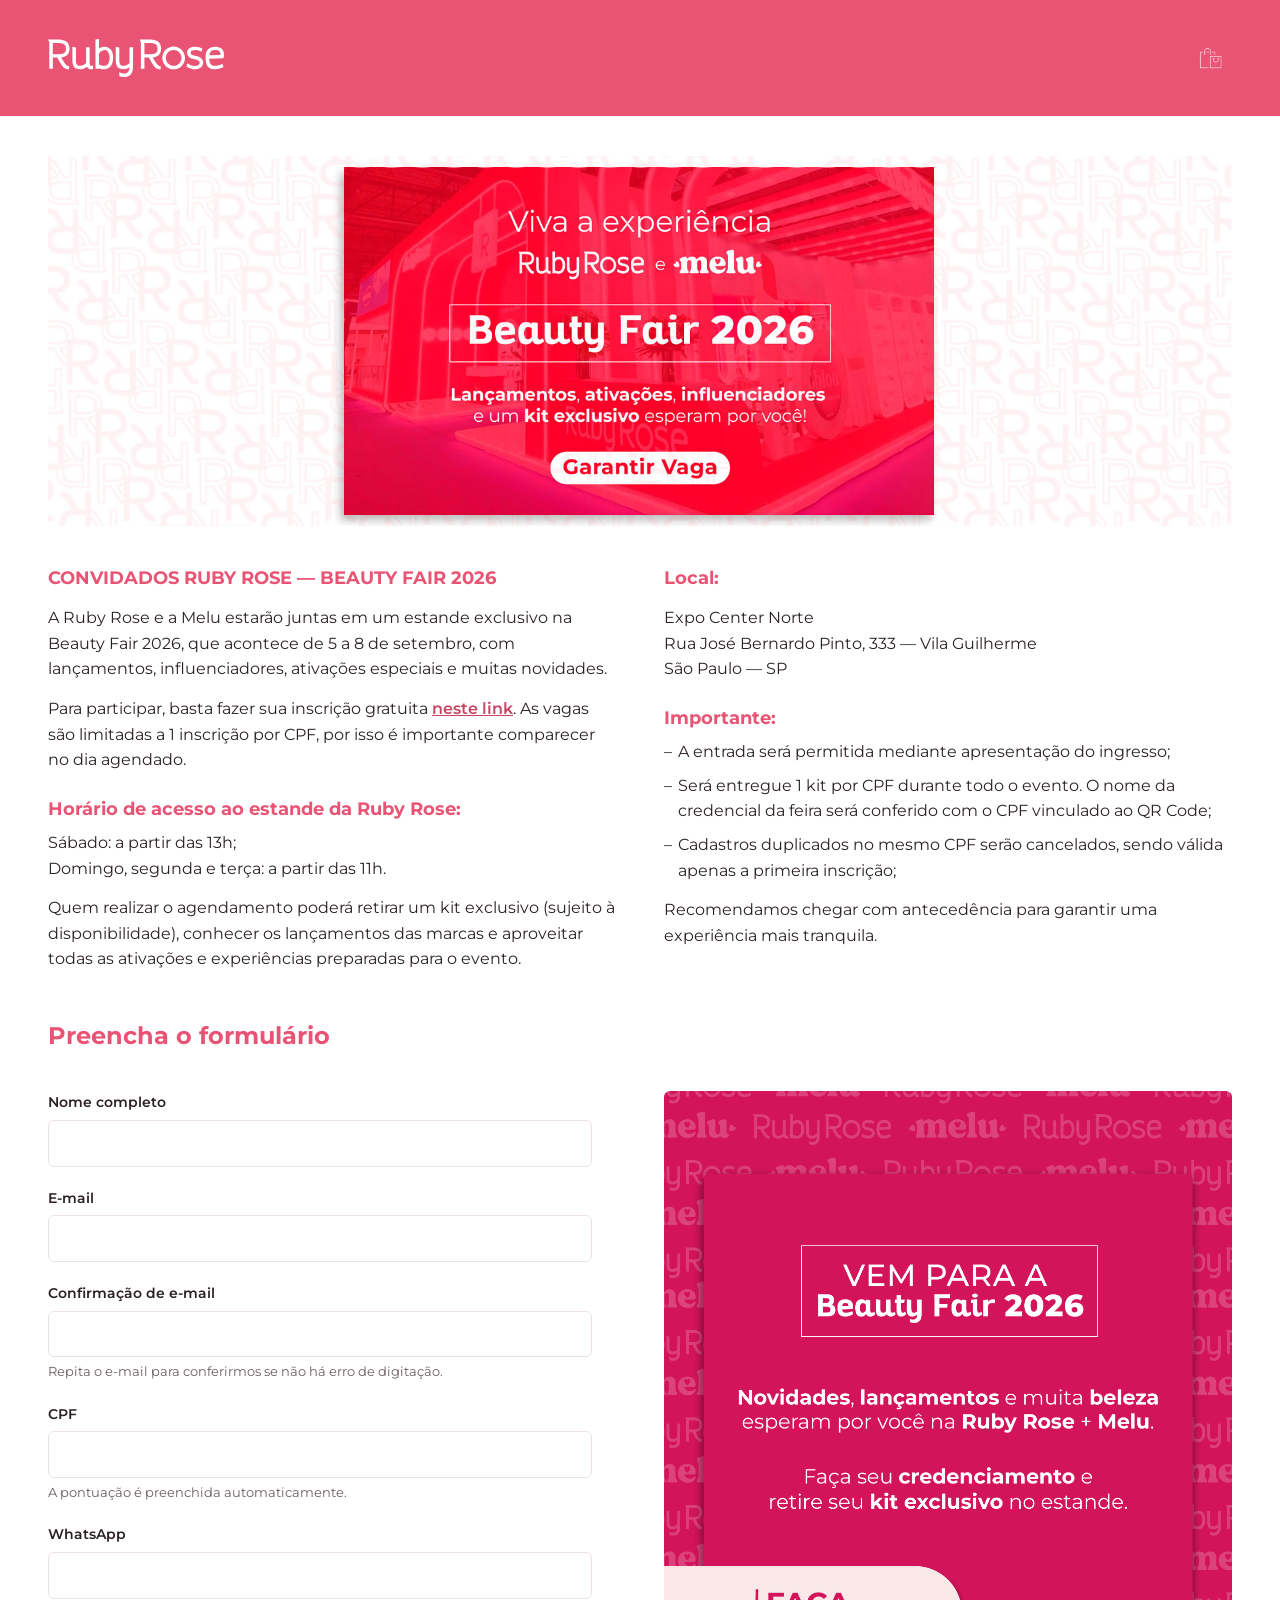
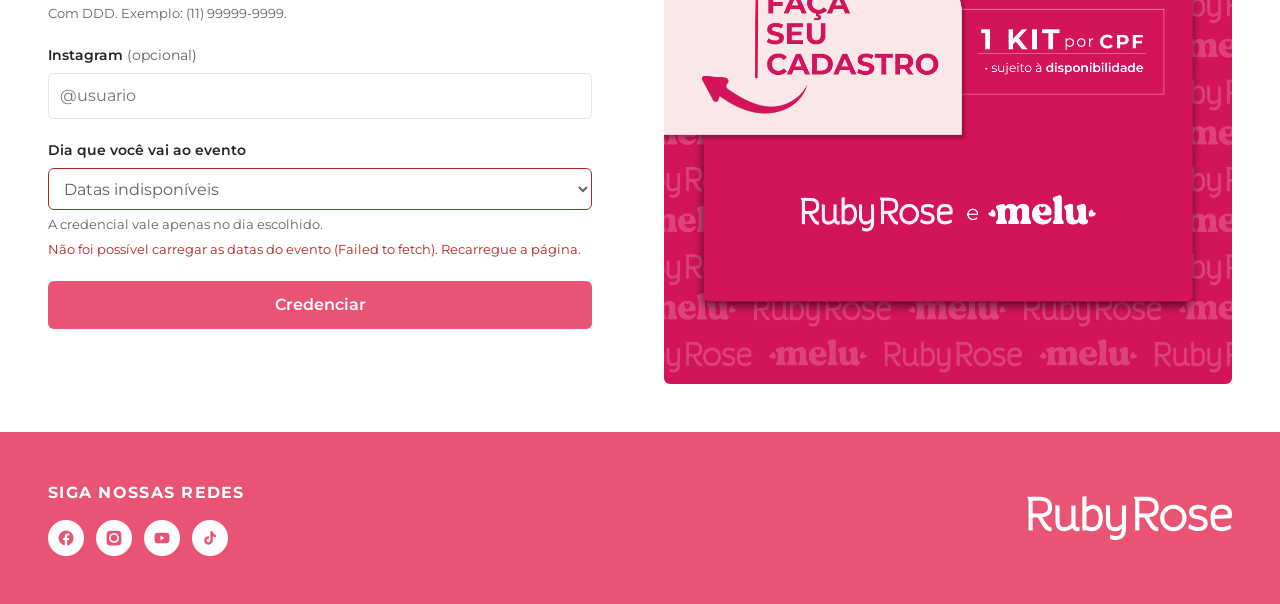
==== commit 9b8f0c9c: "só carrega a tela depois de renderizar os itens" ====
--- a/beauty-fair-example.html
+++ b/beauty-fair-example.html
@@ -14,6 +14,22 @@
     <meta name="description" content="Ruby Rose e Melu na Beauty Fair 2026 — estande exclusivo, lançamentos, ativações e kit exclusivo. Inscrição gratuita.">
 
     <link rel="icon" href="assets/favicon.svg" type="image/svg+xml">
+
+    <!-- ==================================================================
+         Espera de carregamento
+         ==================================================================
+
+         A classe entra por JavaScript, e não escrita no <html>, de propósito:
+         é ela que esconde a página, e se estivesse no HTML um navegador com o
+         JavaScript desligado ficaria com a tela em branco para sempre — sem
+         ninguém para tirá-la. Do jeito que está, sem JavaScript a classe nunca
+         é posta e a página aparece na hora, como sempre apareceu.
+
+         Fica aqui no <head> porque precisa valer antes da primeira pintura.
+         Um pouco mais abaixo, no <body>, já seria tarde: a tela teria piscado
+         montada antes de ser escondida. -->
+
+    <script>document.documentElement.classList.add("rr-loading");</script>
 
     <style>
 
@@ -155,6 +171,83 @@
 
       a {
         color: inherit;
+      }
+
+      /* ------------------------------------------------------------------
+         Espera de carregamento
+         ------------------------------------------------------------------
+
+         Enquanto a classe está no <html>, a página inteira fica invisível e
+         no lugar dela aparece a tela de espera. O JavaScript no fim do <body>
+         tira a classe quando tudo terminou de carregar.
+
+         `visibility: hidden` no body, e não `display: none`: assim o conteúdo
+         continua ocupando espaço e sendo medido pelo navegador, que já resolve
+         a diagramação por trás da tela de espera. Com `display: none` ele só
+         começaria a calcular tudo depois de aparecer, e a página surgiria
+         montando-se na frente de quem olha. */
+
+      .rr-loading body {
+        visibility: hidden;
+      }
+
+      /* O fundo da espera. Vive no <html> justamente para não ser afetado pelo
+       * `visibility: hidden` que está no <body>. */
+      .rr-loading::after {
+        content: "";
+        position: fixed;
+        inset: 0;
+        z-index: 9998;
+        background: var(--rr-surface);
+      }
+
+      /* O giro, desenhado só com borda: um círculo cinza com um quarto em rosa,
+       * que só se percebe girando. Sem imagem, porque a tela de espera não pode
+       * depender de um arquivo que ainda está carregando. */
+      .rr-loading::before {
+        content: "";
+        position: fixed;
+        top: 50%;
+        left: 50%;
+        z-index: 9999;
+        width: 2.5rem;
+        height: 2.5rem;
+        margin: -1.25rem 0 0 -1.25rem;
+        border: 3px solid var(--rr-line);
+        border-top-color: var(--rr-pink);
+        border-radius: 50%;
+        animation: rr-spin 0.8s linear infinite;
+      }
+
+      @keyframes rr-spin {
+        to { transform: rotate(1turn); }
+      }
+
+      /* A revelação é um fade curto, para a página não estalar na tela. */
+      body {
+        animation: rr-fade-in 0.28s ease-out both;
+      }
+
+      .rr-loading body {
+        animation: none;
+      }
+
+      @keyframes rr-fade-in {
+        from { opacity: 0; }
+        to   { opacity: 1; }
+      }
+
+      /* Quem pediu menos movimento fica com a espera parada e sem o fade — o
+       * giro é decorativo, e a informação (“ainda carregando”) continua sendo
+       * dada pela própria tela cobrindo o conteúdo. */
+      @media (prefers-reduced-motion: reduce) {
+        .rr-loading::before {
+          animation: none;
+        }
+
+        body {
+          animation: none;
+        }
       }
 
       /* Duas listas aparecem em três lugares desta página, com marcador ou sem
@@ -375,8 +468,9 @@
           align-items: stretch;
         }
 
-        /* Flex para que a imagem possa esticar até a altura da coluna. Como
-         * bloco simples ela pararia na própria altura natural. */
+        /* Flex sem `align-items`: o padrão é `stretch`, e é ele que faz a
+         * imagem ocupar toda a altura da coluna. Preso no topo, como estava,
+         * ela terminava antes do botão e as duas colunas não fechavam juntas. */
         .signup__aside {
           display: flex;
         }
@@ -387,14 +481,16 @@
         width: 100%;
         border-radius: var(--rr-radius);
 
-        /* A peça é mais alta que larga, mas nunca o bastante para alcançar o pé
-         * do formulário nesta largura de coluna. O `cover` fecha a diferença
-         * esticando a imagem até a altura da linha e aparando o excedente pelas
-         * pontas — que na arte é o rosa chapado de cima e de baixo, não o
-         * texto, que fica no meio.
+        /* A peça acompanha a altura do formulário, do primeiro campo ao botão.
          *
-         * Se um dia a sobra encostar no conteúdo da peça, `contain` no lugar de
-         * `cover` devolve a imagem inteira e desiste de igualar as alturas. */
+         * Nenhuma imagem cabe numa caixa de proporção diferente da sua sem
+         * ceder em algo, e aqui a escolha é ceder na borda: o `cover` preenche
+         * a caixa inteira e apara o excedente. Como a caixa é mais estreita que
+         * a arte nessa altura, o que sai são as laterais — onde há a trama de
+         * "RubyRose melu", não o cartão rosa com o texto, que fica no meio.
+         *
+         * Quanto mais larga a coluna, menos se apara: perto de 700px de largura
+         * o corte praticamente desaparece. */
         height: 100%;
         min-height: 0;
         object-fit: cover;
@@ -830,6 +926,41 @@
        * somaria ao da .signup e empurraria só o formulário para dentro. */
       @media (max-width: 767px) {
         #rr-accreditation-wrap { padding: 0; }
+      }
+
+      /* Campos maiores no celular.
+       *
+       * No desktop o alvo é o ponteiro do mouse, que acerta um campo de 47px
+       * sem esforço. No celular o alvo é o dedo, e as recomendações de toque
+       * pedem 44px como mínimo — 47px passa raspando, com o texto colado nas
+       * bordas. Aqui eles vão a ~57px, que é onde o campo deixa de ser um alvo
+       * apertado e passa a ser confortável.
+       *
+       * O corpo do texto não muda: já são os 16px que o widget define, e é
+       * abaixo disso que o iOS dá aquele zoom automático ao focar um campo. O
+       * que cresce é o espaço em volta.
+       *
+       * Mesma quebra de 767px que o widget usa logo acima, para o formulário
+       * não ter duas noções diferentes de "celular". */
+      @media (max-width: 767px) {
+        #rr-accreditation .rr-input,
+        #rr-accreditation .rr-select {
+          padding: 0.85rem 0.9rem;
+        }
+
+        #rr-accreditation .rr-submit {
+          padding: 0.95rem;
+        }
+
+        #rr-accreditation .rr-label {
+          font-size: 1rem;
+        }
+
+        /* A folga entre os campos acompanha: campos maiores e colados ficariam
+         * mais difíceis de distinguir, não menos. */
+        #rr-accreditation .rr-field {
+          margin-bottom: 1.5rem;
+        }
       }
 
     </style>
@@ -1082,6 +1213,59 @@
     </footer>
 
     <!-- ==================================================================
+         Espera de carregamento — JS
+         ==================================================================
+
+         Tira a classe posta lá no <head> e com isso revela a página. Espera
+         por duas coisas, e não uma só:
+
+         - o evento `load`, que só dispara depois de imagens, fontes e demais
+           arquivos terminarem — é o que garante que nenhum banner entra
+           aparecendo pela metade;
+         - `document.fonts.ready`, porque as fontes podem terminar depois e o
+           texto trocaria de desenho na frente de quem olha.
+
+         Os dois `requestAnimationFrame` encadeados compram um quadro inteiro:
+         o primeiro entra no quadro em curso, o segundo só roda depois que ele
+         foi pintado. É a diferença entre revelar a página montada e revelá-la
+         no instante em que o navegador ainda está montando. -->
+
+    <script>
+    (() => {
+      "use strict";
+
+      const root = document.documentElement;
+      let revealed = false;
+
+      function reveal() {
+        if (revealed) return;
+        revealed = true;
+        root.classList.remove("rr-loading");
+      }
+
+      const loaded = new Promise((resolve) => {
+        if (document.readyState === "complete") resolve();
+        else window.addEventListener("load", resolve, { once: true });
+      });
+
+      const fonts = document.fonts ? document.fonts.ready : Promise.resolve();
+
+      Promise.all([loaded, fonts])
+        .then(() => new Promise((frame) => {
+          requestAnimationFrame(() => requestAnimationFrame(frame));
+        }))
+        .then(reveal)
+        .catch(reveal);
+
+      // Rede de segurança. Um arquivo que nunca responde seguraria o `load`
+      // para sempre, e a espera deixaria de ser espera para virar tela branca
+      // permanente. Passados oito segundos a página aparece do jeito que
+      // estiver — melhor meio montada do que nenhuma.
+      setTimeout(reveal, 8000);
+    })();
+    </script>
+
+    <!-- ==================================================================
          Widget de credenciamento — JS
          ==================================================================
 
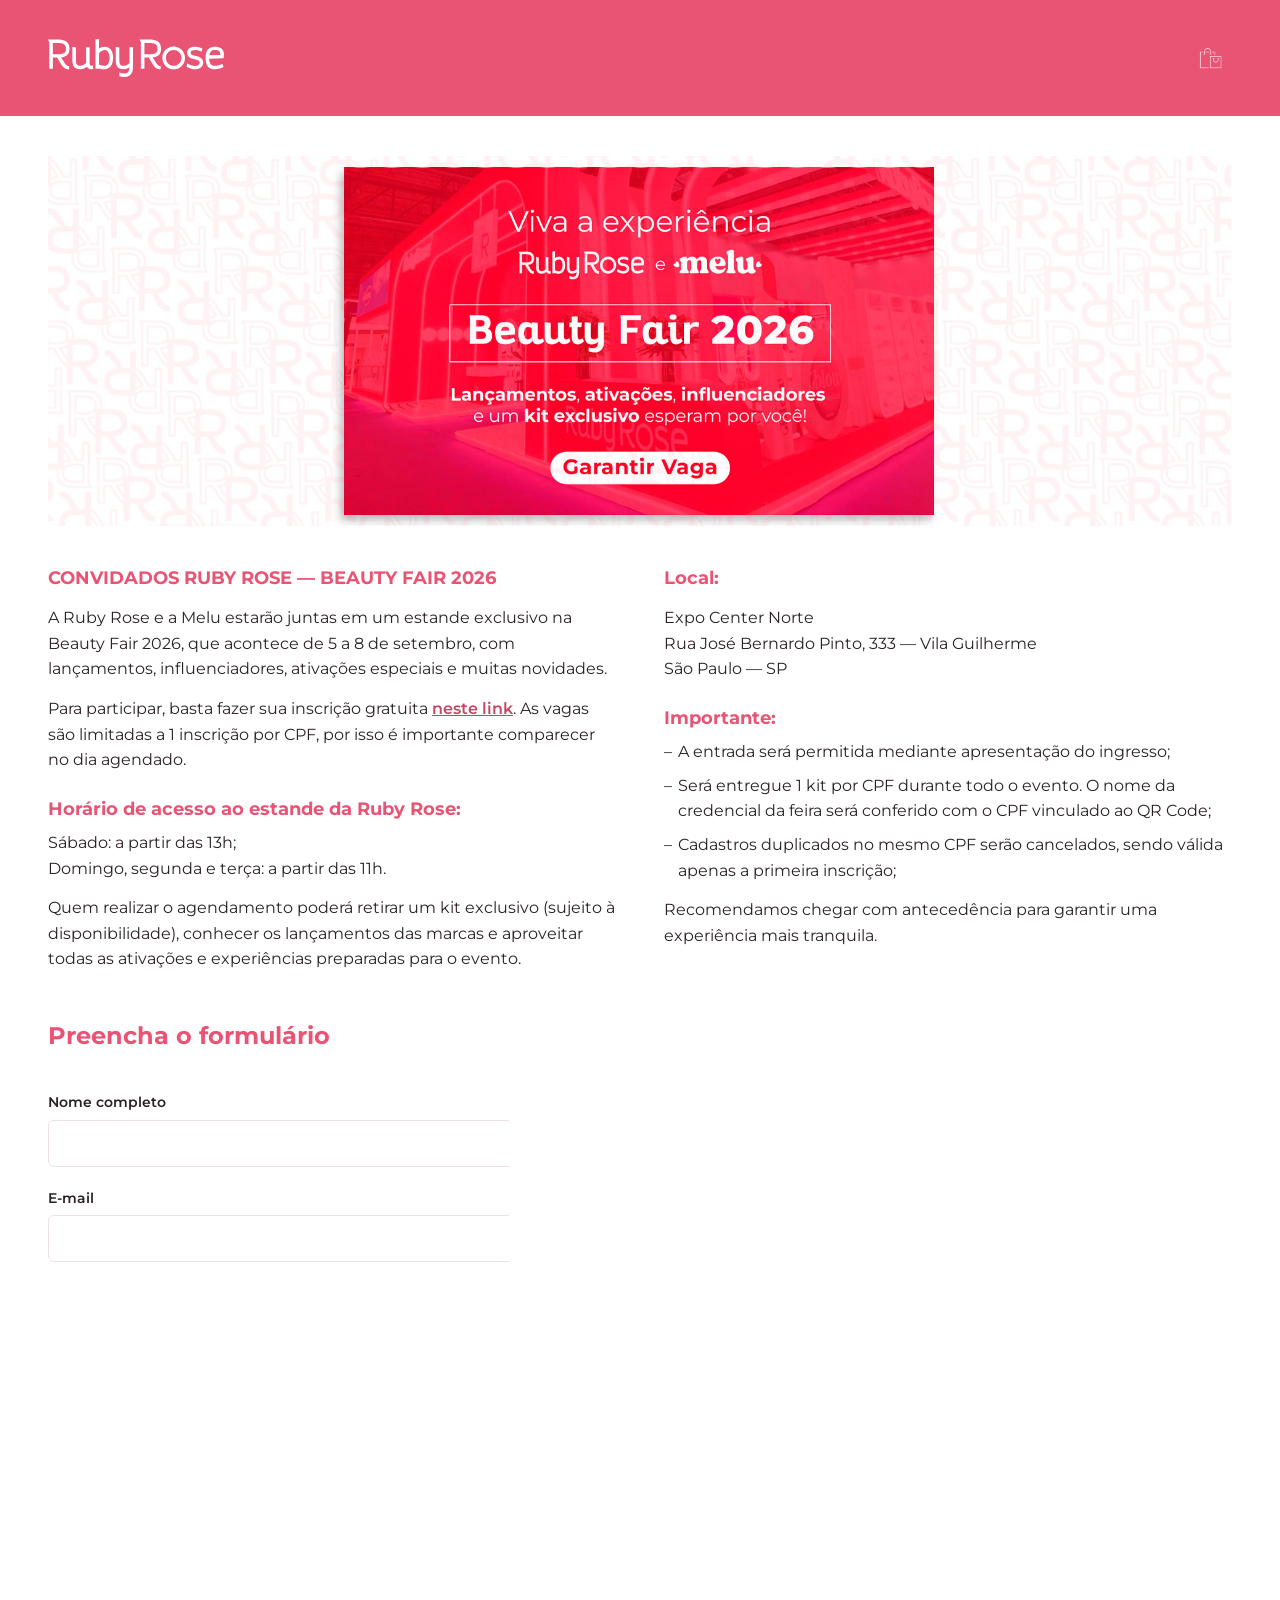
==== commit a9545373: "ajuste do tamanho do banner" ====
--- a/beauty-fair-example.html
+++ b/beauty-fair-example.html
@@ -478,22 +478,30 @@
 
       .signup__banner {
         display: block;
-        width: 100%;
+
+        /* 80% da coluna, e não os 100% de antes. Como o `contain` logo abaixo
+         * encaixa a arte pela largura, estreitar a caixa é o mesmo que reduzir
+         * a peça: ela sai a 80% do tamanho anterior.
+         *
+         * A sobra fica toda à direita, de propósito — é a borda esquerda que
+         * precisa continuar caindo sobre a coluna "Local:" lá em cima. */
+        width: 80%;
         border-radius: var(--rr-radius);
 
-        /* A peça acompanha a altura do formulário, do primeiro campo ao botão.
+        /* A coluna continua com a altura do formulário, do primeiro campo ao
+         * botão. O que muda é como a arte ocupa essa coluna.
          *
-         * Nenhuma imagem cabe numa caixa de proporção diferente da sua sem
-         * ceder em algo, e aqui a escolha é ceder na borda: o `cover` preenche
-         * a caixa inteira e apara o excedente. Como a caixa é mais estreita que
-         * a arte nessa altura, o que sai são as laterais — onde há a trama de
-         * "RubyRose melu", não o cartão rosa com o texto, que fica no meio.
+         * Com `cover` ela preenchia tudo, e para isso era ampliada cerca de
+         * 18% — o cartão rosa crescia até quase encostar nas bordas e a trama
+         * de "RubyRose melu" em volta era aparada. `contain` desiste de
+         * preencher: a arte entra inteira, no tamanho natural para a largura da
+         * coluna, e é isso que a deixa menor.
          *
-         * Quanto mais larga a coluna, menos se apara: perto de 700px de largura
-         * o corte praticamente desaparece. */
+         * A sobra que aparece em cima e embaixo é a diferença entre as duas
+         * proporções, e fica dividida igualmente pelo `center`. */
         height: 100%;
         min-height: 0;
-        object-fit: cover;
+        object-fit: contain;
         object-position: center;
       }
 
@@ -1155,8 +1163,7 @@
              dito no texto acima. -->
         <aside class="signup__aside">
           <img class="signup__banner" src="assets/banner-formulario.png"
-               alt="Vem para a Beauty Fair 2026. Faça seu credenciamento e retire seu kit exclusivo no estande. 1 kit por CPF, sujeito à disponibilidade. Ruby Rose e Melu."
-               width="2251" height="3540">
+               alt="Vem para a Beauty Fair 2026. Faça seu credenciamento e retire seu kit exclusivo no estande. 1 kit por CPF, sujeito à disponibilidade. Ruby Rose e Melu.">
         </aside>
 
         </div>
